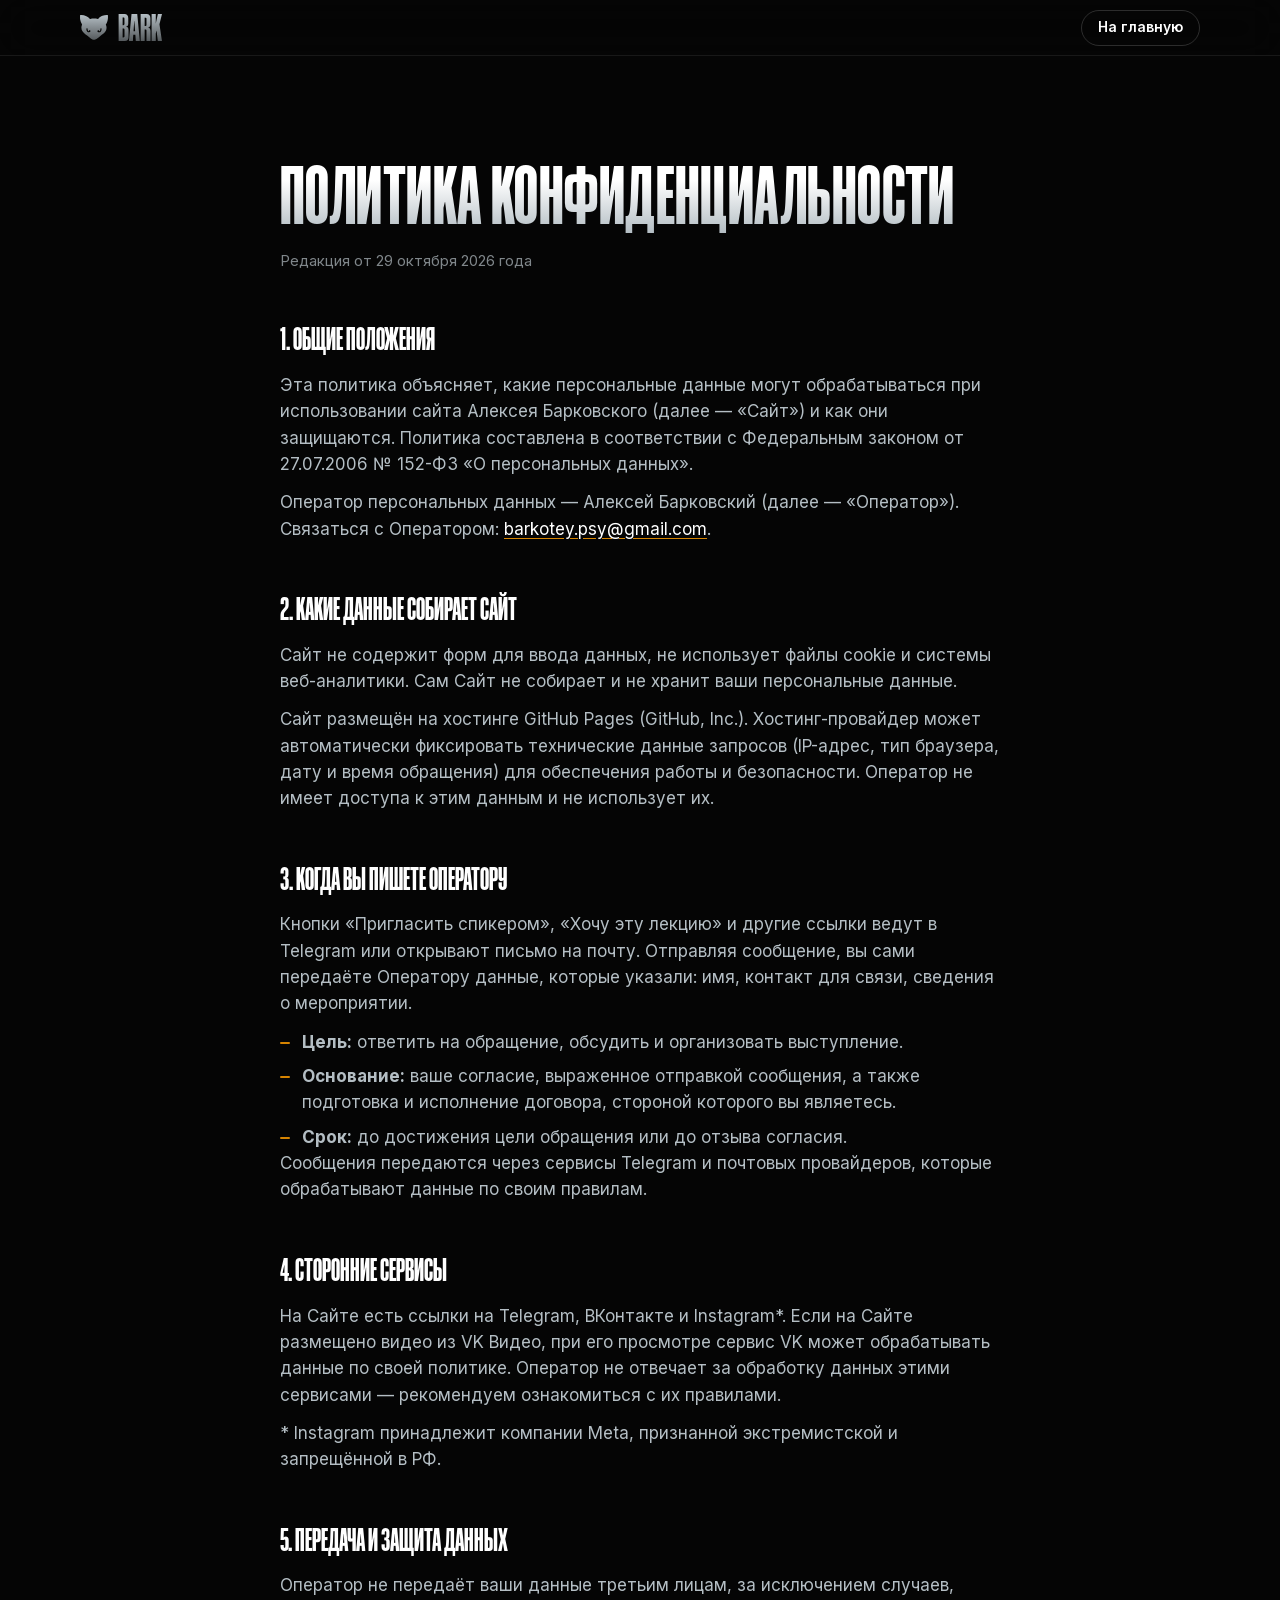
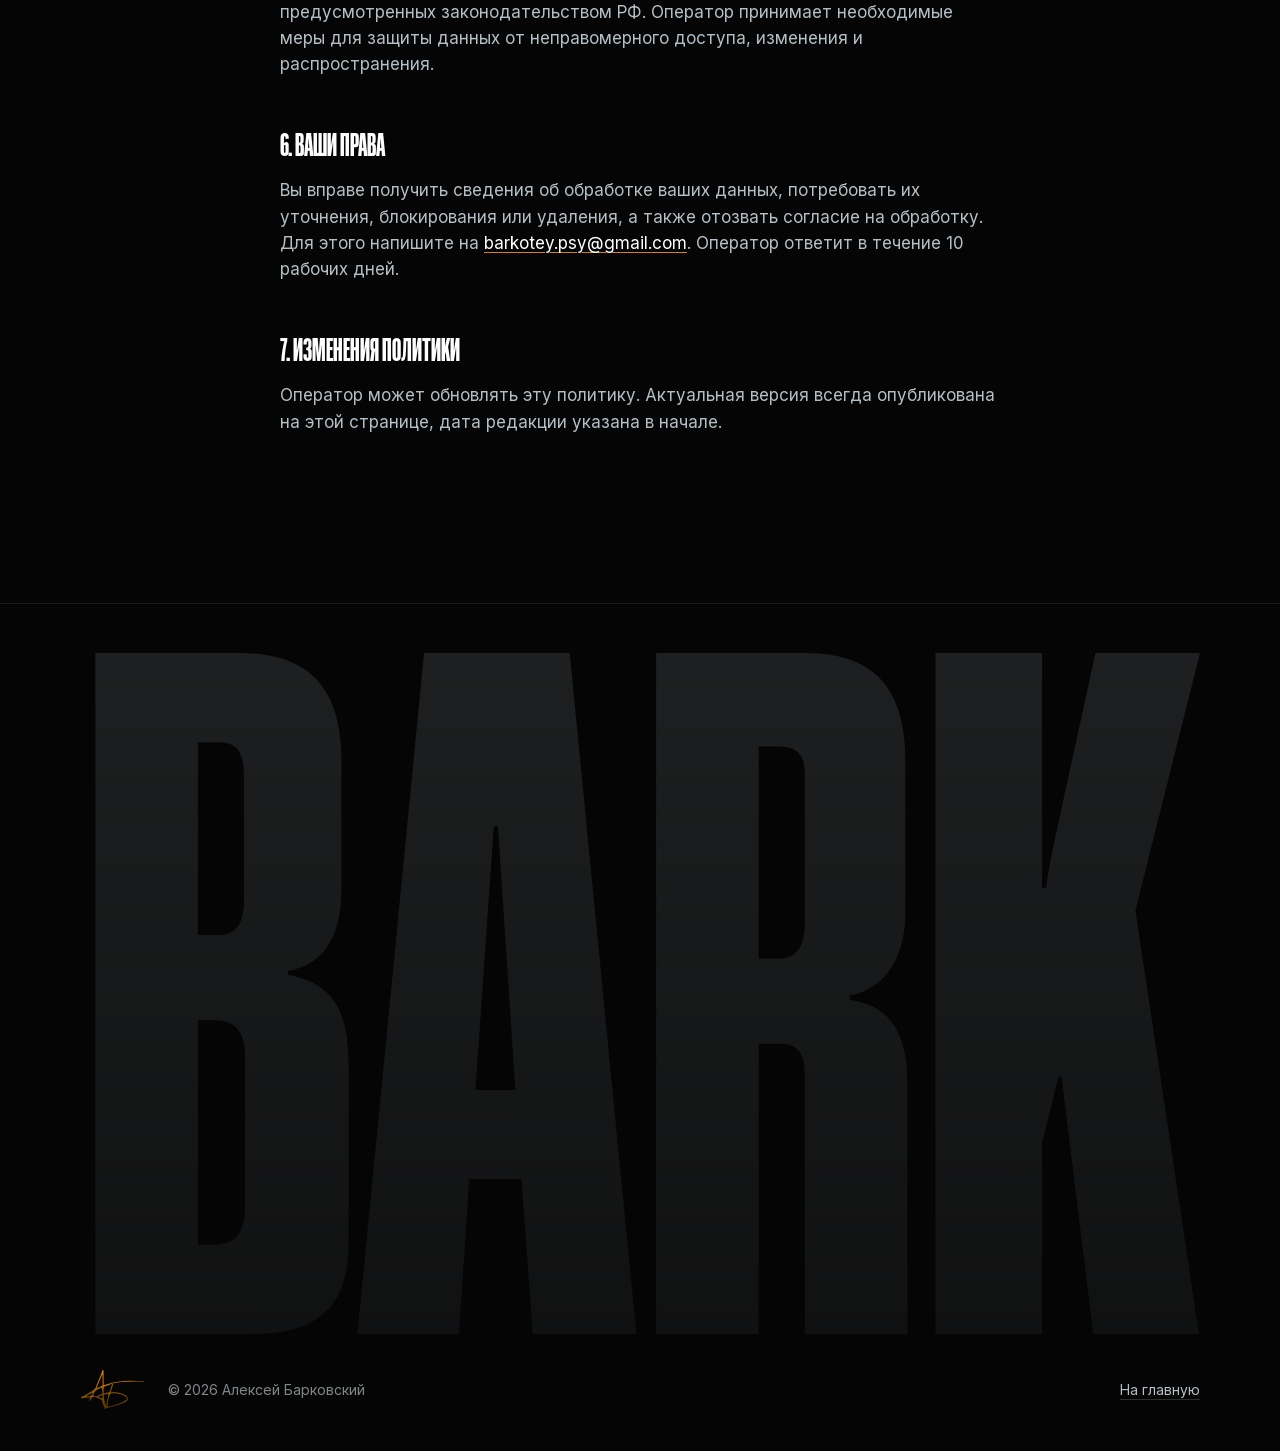
==== privacy.html @ 5edd4e1d "Блок 9: подвал и политика конфиденциальности Подвал: BARK-водяной знак во всю ширину, монограмма АБ," ====
<!doctype html>
<html lang="ru" class="no-js">
<head>
  <meta charset="utf-8">
  <meta name="viewport" content="width=device-width, initial-scale=1, viewport-fit=cover">
  <title>Политика конфиденциальности — Алексей Барковский</title>
  <meta name="description" content="Политика обработки персональных данных на сайте Алексея Барковского.">
  <meta name="robots" content="noindex">
  <meta name="theme-color" content="#050505">
  <meta name="color-scheme" content="dark">

  <link rel="icon" href="assets/img/favicon.svg" type="image/svg+xml">
  <link rel="stylesheet" href="assets/css/style.css">

  <script>document.documentElement.classList.replace('no-js', 'js');</script>
</head>
<body>

  <!-- ===================== ШАПКА ===================== -->
  <header class="header">
    <div class="container header__inner">
      <a class="header__logo" href="index.html" aria-label="BARK — на главную">
        <span class="mark mark--cat-face" aria-hidden="true"></span>
        <span class="mark mark--bark" aria-hidden="true"></span>
      </a>
      <a class="btn btn--ghost btn--small" href="index.html">На главную</a>
    </div>
  </header>

  <!--
    ВАЖНО: это шаблон. Перед публикацией его лучше показать юристу.
    Если вы ИП или самозанятый — допишите в раздел 1 полное ФИО и ИНН (или ОГРНИП).
    Если на сайте появятся формы, аналитика (например, Яндекс Метрика) или оплата — политику нужно дополнить.
  -->
  <main class="page">
    <div class="container page__inner">
      <h1 class="title page__title">Политика конфиденциальности</h1>
      <p class="page__date">Редакция от 29 октября 2026 года</p>

      <div class="prose">
        <h2>1. Общие положения</h2>
        <p>Эта политика объясняет, какие персональные данные могут обрабатываться при использовании сайта Алексея Барковского (далее — «Сайт») и как они защищаются. Политика составлена в соответствии с Федеральным законом от 27.07.2006 № 152-ФЗ «О персональных данных».</p>
        <p>Оператор персональных данных — Алексей Барковский (далее — «Оператор»). Связаться с Оператором: <a href="mailto:barkotey.psy@gmail.com">barkotey.psy@gmail.com</a>.</p>

        <h2>2. Какие данные собирает Сайт</h2>
        <p>Сайт не содержит форм для ввода данных, не использует файлы cookie и системы веб-аналитики. Сам Сайт не собирает и не хранит ваши персональные данные.</p>
        <p>Сайт размещён на хостинге GitHub Pages (GitHub, Inc.). Хостинг-провайдер может автоматически фиксировать технические данные запросов (IP-адрес, тип браузера, дату и время обращения) для обеспечения работы и безопасности. Оператор не имеет доступа к этим данным и не использует их.</p>

        <h2>3. Когда вы пишете Оператору</h2>
        <p>Кнопки «Пригласить спикером», «Хочу эту лекцию» и другие ссылки ведут в Telegram или открывают письмо на почту. Отправляя сообщение, вы сами передаёте Оператору данные, которые указали: имя, контакт для связи, сведения о мероприятии.</p>
        <ul>
          <li><strong>Цель:</strong> ответить на обращение, обсудить и организовать выступление.</li>
          <li><strong>Основание:</strong> ваше согласие, выраженное отправкой сообщения, а также подготовка и исполнение договора, стороной которого вы являетесь.</li>
          <li><strong>Срок:</strong> до достижения цели обращения или до отзыва согласия.</li>
        </ul>
        <p>Сообщения передаются через сервисы Telegram и почтовых провайдеров, которые обрабатывают данные по своим правилам.</p>

        <h2>4. Сторонние сервисы</h2>
        <p>На Сайте есть ссылки на Telegram, ВКонтакте и Instagram*. Если на Сайте размещено видео из VK Видео, при его просмотре сервис VK может обрабатывать данные по своей политике. Оператор не отвечает за обработку данных этими сервисами — рекомендуем ознакомиться с их правилами.</p>
        <p>* Instagram принадлежит компании Meta, признанной экстремистской и запрещённой в РФ.</p>

        <h2>5. Передача и защита данных</h2>
        <p>Оператор не передаёт ваши данные третьим лицам, за исключением случаев, предусмотренных законодательством РФ. Оператор принимает необходимые меры для защиты данных от неправомерного доступа, изменения и распространения.</p>

        <h2>6. Ваши права</h2>
        <p>Вы вправе получить сведения об обработке ваших данных, потребовать их уточнения, блокирования или удаления, а также отозвать согласие на обработку. Для этого напишите на <a href="mailto:barkotey.psy@gmail.com">barkotey.psy@gmail.com</a>. Оператор ответит в течение 10 рабочих дней.</p>

        <h2>7. Изменения политики</h2>
        <p>Оператор может обновлять эту политику. Актуальная версия всегда опубликована на этой странице, дата редакции указана в начале.</p>
      </div>
    </div>
  </main>

  <!-- ===================== ПОДВАЛ ===================== -->
  <footer class="footer">
    <div class="container">
      <span class="footer__bark mark mark--bark" aria-hidden="true"></span>
      <div class="footer__row">
        <span class="footer__monogram mark mark--monogram mark--amber" role="img" aria-label="Монограмма АБ"></span>
        <p class="footer__copy">© <span data-year>2026</span> Алексей Барковский</p>
        <a class="footer__link" href="index.html">На главную</a>
      </div>
    </div>
  </footer>

  <script src="assets/js/main.js" defer></script>
</body>
</html>
---- assets/css/style.css ----
/* ==========================================================================
   BARK — сайт Алексея Барковского
   Все цвета, шрифты и размеры задаются переменными в :root (ниже).
   Порядок файла: шрифты → переменные → основа → общие элементы → шапка → блоки.
   ========================================================================== */

/* ---------- Шрифты (хранятся локально, в assets/fonts) ---------- */
@font-face {
  font-family: "Coolvetica";
  src: url("../fonts/coolvetica-compressed-heavy.woff2") format("woff2");
  font-weight: 400 900;
  font-display: swap;
}
@font-face {
  font-family: "Shlapak";
  src: url("../fonts/shlapak-script.woff2") format("woff2");
  font-display: swap;
}
@font-face {
  font-family: "Inter";
  src: url("../fonts/inter-cyrillic.woff2") format("woff2");
  font-weight: 400 700;
  font-display: swap;
  unicode-range: U+0301, U+0400-045F, U+0490-0491, U+04B0-04B1, U+2116;
}
@font-face {
  font-family: "Inter";
  src: url("../fonts/inter-latin.woff2") format("woff2");
  font-weight: 400 700;
  font-display: swap;
  unicode-range: U+0000-00FF, U+0131, U+0152-0153, U+02BB-02BC, U+02C6, U+02DA, U+02DC,
    U+0304, U+0308, U+0329, U+2000-206F, U+20AC, U+2122, U+2191, U+2193, U+2212, U+2215,
    U+FEFF, U+FFFD;
}

/* ---------- Переменные: цвета, шрифты, размеры ---------- */
:root {
  /* Фон и поверхности */
  --bg: #050505;
  --surface: #0e0e0f;
  --surface-2: #161618;
  --line: rgba(255, 255, 255, 0.08);
  --line-strong: rgba(255, 255, 255, 0.16);

  /* Текст */
  --text: #ffffff;
  --text-2: #b4bec4;
  --text-3: #80878b;

  /* Серебряный градиент */
  --silver-1: #b4bec4;
  --silver-2: #80878b;
  --silver-3: #565b5e;
  --grad-silver: linear-gradient(180deg, var(--silver-1) 0%, var(--silver-2) 55%, var(--silver-3) 100%);

  /* Янтарный градиент */
  --amber-1: #d68401;
  --amber-2: #c17600;
  --amber-3: #855100;
  --amber-4: #513200;
  --grad-amber: linear-gradient(180deg, var(--amber-1) 0%, var(--amber-2) 33%, var(--amber-3) 67%, var(--amber-4) 100%);
  --grad-amber-btn: linear-gradient(180deg, var(--amber-1) 0%, var(--amber-2) 45%, var(--amber-3) 100%);
  --grad-amber-text: linear-gradient(180deg, var(--amber-1) 0%, var(--amber-2) 100%);

  /* Заголовки: белые, книзу уходят в серебро */
  --grad-title: linear-gradient(180deg, #ffffff 35%, var(--silver-1) 100%);

  /* Шрифты */
  --font-display: "Coolvetica", "Arial Narrow", Impact, sans-serif;
  --font-text: "Inter", -apple-system, BlinkMacSystemFont, "Segoe UI", Roboto, sans-serif;
  --font-script: "Shlapak", "Segoe Script", cursive;

  /* Размеры */
  --container: 1120px;
  --gutter: 20px;
  --radius: 28px;
  --radius-sm: 18px;
  --header-h: 56px;
  --section-pad: clamp(88px, 14vw, 168px);
  --ease: cubic-bezier(0.22, 1, 0.36, 1);
}

/* ---------- Основа ---------- */
*,
*::before,
*::after {
  box-sizing: border-box;
}

html {
  -webkit-text-size-adjust: 100%;
  scroll-behavior: smooth;
  scroll-padding-top: var(--header-h);
}

body {
  margin: 0;
  background: var(--bg);
  color: var(--text);
  font-family: var(--font-text);
  font-size: 17px;
  line-height: 1.55;
  -webkit-font-smoothing: antialiased;
  -moz-osx-font-smoothing: grayscale;
  overflow-x: hidden;
}

img,
svg,
video,
iframe {
  display: block;
  max-width: 100%;
}

img {
  height: auto;
}

a {
  color: inherit;
  text-decoration: none;
}

h1,
h2,
h3,
p,
ul,
ol,
figure,
blockquote {
  margin: 0;
}

ul,
ol {
  padding: 0;
  list-style: none;
}

:focus-visible {
  outline: 2px solid var(--amber-1);
  outline-offset: 3px;
  border-radius: 6px;
}

::selection {
  background: var(--amber-2);
  color: #fff;
}

.visually-hidden {
  position: absolute;
  width: 1px;
  height: 1px;
  margin: -1px;
  padding: 0;
  overflow: hidden;
  clip: rect(0 0 0 0);
  white-space: nowrap;
  border: 0;
}

/* ---------- Общие элементы ---------- */
.container {
  width: 100%;
  max-width: calc(var(--container) + var(--gutter) * 2);
  margin-inline: auto;
  padding-inline: var(--gutter);
}

.section {
  position: relative;
  padding-block: var(--section-pad);
}

.section__head {
  margin-bottom: clamp(40px, 7vw, 72px);
}

.section__lead {
  max-width: 34em;
  margin-top: 20px;
  font-size: clamp(17px, 4.2vw, 21px);
}

/* Рукописная подпись над заголовком */
.eyebrow {
  display: block;
  font-family: var(--font-script);
  font-size: clamp(34px, 8vw, 48px);
  line-height: 1.1;
  color: var(--amber-1);
  margin-bottom: 4px;
  padding-left: 0.12em;
}

/* Большой заголовок блока */
.title {
  font-family: var(--font-display);
  font-weight: 900;
  font-size: clamp(52px, 14vw, 128px);
  line-height: 0.92;
  letter-spacing: 0.005em;
  text-transform: uppercase;
  background: var(--grad-title);
  -webkit-background-clip: text;
  background-clip: text;
  color: transparent;
}

/* Слово-акцент внутри заголовка или текста */
.accent {
  background: var(--grad-amber-text);
  -webkit-box-decoration-break: clone;
  box-decoration-break: clone;
  -webkit-background-clip: text;
  background-clip: text;
  color: transparent;
}

.lead {
  font-size: clamp(19px, 4.6vw, 24px);
  line-height: 1.45;
  color: var(--text);
}

.muted {
  color: var(--text-2);
}

/* Кнопки */
.btn {
  display: inline-flex;
  align-items: center;
  justify-content: center;
  gap: 10px;
  min-height: 52px;
  padding: 14px 28px;
  border-radius: 999px;
  font-family: var(--font-text);
  font-size: 17px;
  font-weight: 600;
  line-height: 1.2;
  text-align: center;
  cursor: pointer;
  border: 0;
  transition: transform 0.3s var(--ease), filter 0.3s var(--ease), background-color 0.3s var(--ease),
    border-color 0.3s var(--ease);
}

.btn:active {
  transform: scale(0.97);
}

.btn--primary {
  background: var(--grad-amber-btn);
  color: #fff;
  box-shadow: 0 0 0 1px rgba(214, 132, 1, 0.35), 0 12px 40px -12px rgba(214, 132, 1, 0.55);
}

.btn--primary:hover {
  filter: brightness(1.12);
}

.btn--ghost {
  color: var(--text);
  background: transparent;
  border: 1px solid var(--line-strong);
}

.btn--ghost:hover {
  border-color: var(--silver-1);
}

.btn--small {
  min-height: 36px;
  padding: 8px 16px;
  font-size: 14px;
}

/* Логотипы, раскрашенные градиентом (через маску SVG) */
.mark {
  display: block;
  background: var(--grad-silver);
  -webkit-mask: var(--mask) center / contain no-repeat;
  mask: var(--mask) center / contain no-repeat;
}

.mark--cat-face {
  --mask: url("../img/cat-face.svg");
  aspect-ratio: 457.52 / 401.21;
}

.mark--cat-profile {
  --mask: url("../img/cat-profile.svg");
  aspect-ratio: 345 / 705;
}

.mark--bark {
  --mask: url("../img/bark.svg");
  aspect-ratio: 218 / 133;
}

.mark--monogram {
  --mask: url("../img/monogram.svg");
  aspect-ratio: 276 / 171;
}

.mark--signature {
  --mask: url("../img/signature.svg");
  aspect-ratio: 387 / 80;
}

.mark--amber {
  background: var(--grad-amber);
}

/* ---------- Появление блоков при прокрутке ---------- */
.js .reveal {
  opacity: 0;
  transform: translateY(28px);
  transition: opacity 0.9s var(--ease), transform 0.9s var(--ease);
  transition-delay: var(--delay, 0s);
}

.js .reveal.is-visible {
  opacity: 1;
  transform: none;
}

/* Первый экран проявляется сразу при загрузке, не дожидаясь прокрутки */
.intro {
  animation: intro 1s var(--ease) both;
  animation-delay: var(--delay, 0s);
}

@keyframes intro {
  from {
    opacity: 0;
    transform: translateY(24px);
  }
}

@media (prefers-reduced-motion: reduce) {
  html {
    scroll-behavior: auto;
  }

  .js .reveal {
    opacity: 1;
    transform: none;
    transition: none;
  }

  .intro {
    animation: none;
  }
}

/* ---------- Шапка ---------- */
.header {
  position: fixed;
  inset: 0 0 auto;
  z-index: 50;
  height: var(--header-h);
  background: rgba(5, 5, 5, 0.8);
  -webkit-backdrop-filter: saturate(180%) blur(20px);
  backdrop-filter: saturate(180%) blur(20px);
  border-bottom: 1px solid var(--line);
}

.header__inner {
  display: flex;
  align-items: center;
  justify-content: space-between;
  gap: 24px;
  height: 100%;
}

.header__logo {
  display: flex;
  align-items: center;
  gap: 10px;
  min-height: 44px;
}

.header__logo .mark--cat-face {
  width: 28px;
}

.header__logo .mark--bark {
  width: 44px;
}

.header__nav {
  display: none;
}

@media (min-width: 960px) {
  .header__nav {
    display: flex;
    gap: 28px;
    font-size: 14px;
    color: var(--text-2);
  }

  .header__nav a {
    transition: color 0.2s;
  }

  .header__nav a:hover {
    color: var(--text);
  }
}

/* ==========================================================================
   БЛОКИ СТРАНИЦЫ (по порядку)
   ========================================================================== */

/* ---------- 1. Первый экран ---------- */
.hero {
  position: relative;
  display: flex;
  flex-direction: column;
  justify-content: flex-end;
  min-height: 100vh;
  min-height: 100svh;
  padding-top: var(--header-h);
  padding-bottom: clamp(32px, 6vw, 72px);
  overflow: hidden;
  isolation: isolate;
}

.hero__photo {
  position: absolute;
  inset: 0 0 auto 0;
  height: 76%;
  z-index: -2;
}

.hero__photo img {
  width: 100%;
  height: 100%;
  object-fit: cover;
  object-position: 60% 20%;
  -webkit-mask-image: linear-gradient(180deg, #000 45%, transparent 100%);
  mask-image: linear-gradient(180deg, #000 45%, transparent 100%);
}

/* Кот-водяной знак */
.hero__cat {
  position: absolute;
  z-index: -1;
  left: -14%;
  top: calc(var(--header-h) + 4%);
  height: 62%;
  opacity: 0.14;
  mix-blend-mode: screen;
  pointer-events: none;
}

.hero__content {
  position: relative;
}

.hero__roles {
  font-size: 13px;
  font-weight: 600;
  letter-spacing: 0.18em;
  text-transform: uppercase;
  color: var(--text-2);
  margin-bottom: 14px;
}

.hero__name {
  font-size: clamp(76px, 22vw, 168px);
  line-height: 0.86;
  margin-bottom: 20px;
}

.hero__tagline {
  max-width: 22em;
  margin-bottom: 12px;
}

.hero__tagline .accent {
  white-space: nowrap;
}

.hero__sub {
  max-width: 30em;
  font-size: 15px;
  margin-bottom: 28px;
}

.hero__actions {
  display: flex;
  flex-wrap: wrap;
  gap: 12px;
}

.hero__actions .btn--primary {
  flex: 1 1 100%;
}

.hero__actions .btn--ghost {
  flex: 1 1 100%;
}

@media (min-width: 600px) {
  .hero__actions .btn--primary,
  .hero__actions .btn--ghost {
    flex: 0 0 auto;
  }
}

@media (min-width: 960px) {
  .hero {
    justify-content: center;
  }

  .hero__photo {
    inset: 0 0 0 auto;
    width: 52%;
    height: 100%;
  }

  .hero__photo img {
    object-position: 50% 25%;
    -webkit-mask-image: linear-gradient(90deg, transparent 0%, #000 35%), linear-gradient(180deg, #000 70%, transparent 100%);
    mask-image: linear-gradient(90deg, transparent 0%, #000 35%), linear-gradient(180deg, #000 70%, transparent 100%);
    -webkit-mask-composite: source-in;
    mask-composite: intersect;
  }

  .hero__cat {
    left: -4%;
    top: 50%;
    height: 96%;
    transform: translateY(-46%);
    opacity: 0.09;
  }

  .hero__content {
    padding-top: 40px;
  }

  .hero__name {
    margin-bottom: 28px;
  }

  .hero__sub {
    font-size: 17px;
    margin-bottom: 36px;
  }
}

/* ---------- 2. Обо мне ---------- */
.about__grid {
  display: grid;
  gap: 40px;
}

.about__head {
  margin-bottom: 0;
}

.about__photo {
  border-radius: var(--radius);
  overflow: hidden;
  background: var(--surface);
}

.about__photo img {
  width: 100%;
  aspect-ratio: 4 / 5;
  object-fit: cover;
  object-position: 50% 30%;
  filter: brightness(0.92) contrast(1.05);
}

.about__title {
  font-size: clamp(44px, 11.5vw, 96px);
}

.about__facts {
  display: grid;
  grid-template-columns: 1fr 1fr;
  gap: 12px;
  margin-block: 40px;
}

.fact {
  display: flex;
  flex-direction: column;
  gap: 8px;
  padding: 22px 18px;
  border-radius: var(--radius-sm);
  background: var(--surface);
  border: 1px solid var(--line);
}

.fact__num {
  font-family: var(--font-display);
  font-weight: 900;
  font-size: clamp(40px, 11vw, 64px);
  line-height: 0.9;
  text-transform: uppercase;
  background: var(--grad-title);
  -webkit-background-clip: text;
  background-clip: text;
  color: transparent;
}

.fact__label {
  font-size: 14px;
  line-height: 1.4;
  color: var(--text-2);
}

/* «Читать полностью» — раскрывающийся текст */
.about__more summary {
  list-style: none;
}

.about__more summary::-webkit-details-marker {
  display: none;
}

.about__more summary::after {
  content: "";
  width: 8px;
  height: 8px;
  border-right: 2px solid currentColor;
  border-bottom: 2px solid currentColor;
  transform: translateY(-2px) rotate(45deg);
  transition: transform 0.3s var(--ease);
}

.about__more[open] summary::after {
  transform: translateY(2px) rotate(-135deg);
}

.about__more[open] summary {
  margin-bottom: 28px;
}

.about__full {
  display: grid;
  gap: 18px;
  color: var(--text-2);
  max-width: 36em;
}

.about__signature {
  width: min(260px, 70%);
  margin-top: 48px;
  background: var(--grad-amber-text);
}

@media (min-width: 960px) {
  .about__grid {
    grid-template-columns: 5fr 7fr;
    grid-template-areas:
      "photo head"
      "photo body";
    column-gap: 72px;
    row-gap: 48px;
    align-items: start;
  }

  .about__head {
    grid-area: head;
  }

  .about__body {
    grid-area: body;
  }

  .about__photo {
    grid-area: photo;
    position: sticky;
    top: calc(var(--header-h) + 32px);
  }

  .about__facts {
    gap: 16px;
  }

  .fact {
    padding: 28px 24px;
  }
}

/* ---------- 3. Темы лекций ---------- */
.lectures__list {
  display: grid;
  gap: 16px;
}

.lecture {
  position: relative;
  display: flex;
  flex-direction: column;
  gap: 24px;
  padding: 32px 24px 28px;
  border-radius: var(--radius);
  background: var(--surface);
  border: 1px solid var(--line);
  overflow: hidden;
  transition: border-color 0.4s var(--ease), transform 0.4s var(--ease);
}

/* Тонкая янтарная линия сверху карточки */
.lecture::before {
  content: "";
  position: absolute;
  inset: 0 0 auto;
  height: 2px;
  background: linear-gradient(90deg, transparent, var(--amber-1), transparent);
  opacity: 0.6;
}

.lecture__num {
  font-family: var(--font-display);
  font-size: 22px;
  line-height: 1;
  letter-spacing: 0.06em;
  color: var(--amber-1);
}

.lecture__title {
  font-family: var(--font-display);
  font-weight: 900;
  font-size: clamp(36px, 9.5vw, 48px);
  line-height: 0.95;
  text-transform: uppercase;
  background: var(--grad-title);
  -webkit-background-clip: text;
  background-clip: text;
  color: transparent;
}

.lecture__block {
  display: grid;
  align-content: start;
  gap: 10px;
  color: var(--text-2);
  font-size: 16px;
}

.lecture__label {
  font-size: 12px;
  font-weight: 600;
  letter-spacing: 0.16em;
  text-transform: uppercase;
  color: var(--text-3);
}

.lecture__gains {
  display: grid;
  gap: 10px;
  color: var(--text);
}

.lecture__gains li {
  position: relative;
  padding-left: 22px;
}

.lecture__gains li::before {
  content: "";
  position: absolute;
  left: 0;
  top: 0.62em;
  width: 10px;
  height: 2px;
  border-radius: 2px;
  background: var(--amber-1);
}

.lecture__btn {
  margin-top: auto;
  align-self: stretch;
}

@media (hover: hover) {
  .lecture:hover {
    border-color: var(--line-strong);
    transform: translateY(-4px);
  }

  .lecture:hover .lecture__btn {
    border-color: var(--amber-1);
  }
}

@media (min-width: 1024px) {
  .lectures__list {
    grid-template-columns: repeat(3, 1fr);
    gap: 20px;
  }

  .lecture {
    padding: 40px 32px 32px;
  }

  .lecture__title {
    font-size: 44px;
  }

  /* Строки «Для кого» и «Что получит» во всех карточках — на одной высоте */
  @supports (grid-template-rows: subgrid) {
    .lecture {
      display: grid;
      grid-row: span 5;
      grid-template-rows: subgrid;
      row-gap: 24px;
    }
  }
}

/* ---------- 4. Видео ---------- */
.video__frame {
  border-radius: var(--radius);
  overflow: hidden;
  background: var(--surface);
  border: 1px solid var(--line);
}

/* Настоящее видео из VK */
.video__frame iframe {
  display: block;
  width: 100%;
  aspect-ratio: 16 / 9;
  border: 0;
}

/* Заглушка, пока видео нет */
.video__placeholder {
  position: relative;
  aspect-ratio: 4 / 5;
}

.video__placeholder img {
  width: 100%;
  height: 100%;
  object-fit: cover;
  object-position: 50% 25%;
  filter: saturate(0.85);
}

.video__placeholder::after {
  content: "";
  position: absolute;
  inset: 0;
  background: linear-gradient(180deg, rgba(5, 5, 5, 0) 30%, rgba(5, 5, 5, 0.92) 100%);
}

.video__soon {
  position: absolute;
  inset: auto 0 0;
  z-index: 1;
  display: grid;
  justify-items: start;
  gap: 14px;
  padding: 28px 24px;
}

.video__badge {
  padding: 6px 14px;
  border-radius: 999px;
  background: var(--grad-amber-btn);
  font-size: 12px;
  font-weight: 600;
  letter-spacing: 0.14em;
  text-transform: uppercase;
}

.video__text {
  font-size: clamp(20px, 5vw, 28px);
  line-height: 1.3;
  max-width: 18em;
}

.video__soon .btn--ghost {
  background: rgba(5, 5, 5, 0.4);
  -webkit-backdrop-filter: blur(12px);
  backdrop-filter: blur(12px);
}

@media (min-width: 768px) {
  .video__placeholder {
    aspect-ratio: 16 / 9;
  }

  .video__placeholder img {
    position: absolute;
    inset: 0 0 0 auto;
    width: 58%;
    object-position: 50% 20%;
    -webkit-mask-image: linear-gradient(90deg, transparent 0%, #000 40%);
    mask-image: linear-gradient(90deg, transparent 0%, #000 40%);
  }

  .video__placeholder::after {
    display: none;
  }

  .video__soon {
    inset: 0 auto 0 0;
    align-content: center;
    padding: 48px;
  }
}

/* ---------- 5. Форматы выступлений ---------- */
.formats__list {
  border-top: 1px solid var(--line-strong);
}

.format {
  display: grid;
  gap: 8px;
  padding-block: 28px;
  border-bottom: 1px solid var(--line-strong);
}

.format__meta {
  font-size: 13px;
  font-weight: 600;
  letter-spacing: 0.14em;
  text-transform: uppercase;
  color: var(--amber-1);
}

.format__title {
  font-family: var(--font-display);
  font-weight: 900;
  font-size: clamp(34px, 9vw, 48px);
  line-height: 1;
  text-transform: uppercase;
}

.format__text {
  color: var(--text-2);
  max-width: 34em;
}

.format--bonus .format__title {
  background: var(--grad-amber-text);
  -webkit-background-clip: text;
  background-clip: text;
  color: transparent;
}

.formats__cta {
  display: grid;
  gap: 20px;
  justify-items: start;
  margin-top: 48px;
}

@media (min-width: 768px) {
  .format {
    grid-template-columns: 160px 1fr 1.4fr;
    gap: 32px;
    align-items: baseline;
    padding-block: 36px;
  }

  .formats__cta {
    grid-template-columns: 1fr auto;
    align-items: center;
  }
}

/* ---------- 6. Отзывы ---------- */
/* Пока нет ни одного отзыва — блок не показывается */
.reviews:not(:has(.review)) {
  display: none;
}

.reviews__list {
  display: grid;
  gap: 16px;
}

.review {
  display: flex;
  flex-direction: column;
  justify-content: space-between;
  gap: 28px;
  margin: 0;
  padding: 32px 24px;
  border-radius: var(--radius);
  background: var(--surface);
  border: 1px solid var(--line);
}

.review__text {
  position: relative;
  padding-top: 36px;
  font-size: 18px;
  line-height: 1.55;
}

/* Большая янтарная кавычка */
.review__text::before {
  content: "“";
  position: absolute;
  top: -8px;
  left: -2px;
  font-family: var(--font-display);
  font-size: 72px;
  line-height: 1;
  background: var(--grad-amber-text);
  -webkit-background-clip: text;
  background-clip: text;
  color: transparent;
}

.review__author {
  display: grid;
  grid-template-columns: auto 1fr;
  column-gap: 14px;
  align-items: center;
}

.review__photo {
  grid-row: span 2;
  width: 56px;
  height: 56px;
  border-radius: 50%;
  object-fit: cover;
}

.review__name {
  font-weight: 600;
}

.review__role {
  grid-column: 2;
  font-size: 14px;
  color: var(--text-3);
}

.review__name:first-child {
  grid-column: 1 / -1;
}

.review__name:first-child + .review__role {
  grid-column: 1 / -1;
}

@media (min-width: 768px) {
  .reviews__list {
    grid-template-columns: repeat(2, 1fr);
    gap: 20px;
  }
}

@media (min-width: 1024px) {
  .reviews__list {
    grid-template-columns: repeat(3, 1fr);
  }

  .review {
    padding: 40px 32px;
  }
}

/* ---------- 7. Скоро: книга и продукты ---------- */
.soon {
  overflow: hidden;
  isolation: isolate;
}

.soon__cat {
  position: absolute;
  z-index: -1;
  right: -18%;
  top: 4%;
  height: 70%;
  opacity: 0.05;
  pointer-events: none;
}

/* Небольшая плашка-метка */
.badge {
  display: inline-block;
  justify-self: start;
  padding: 6px 14px;
  border-radius: 999px;
  background: var(--grad-amber-btn);
  font-size: 12px;
  font-weight: 600;
  letter-spacing: 0.14em;
  text-transform: uppercase;
}

.book {
  display: grid;
  border-radius: var(--radius);
  overflow: hidden;
  background: var(--surface);
  border: 1px solid var(--line);
}

.book__photo img {
  width: 100%;
  aspect-ratio: 3 / 2;
  object-fit: cover;
}

.book__body {
  display: grid;
  gap: 18px;
  justify-items: start;
  padding: 28px 24px 32px;
}

.book__lead {
  font-family: var(--font-display);
  font-weight: 900;
  font-size: clamp(32px, 8.5vw, 52px);
  line-height: 1;
  text-transform: uppercase;
}

@media (min-width: 960px) {
  .book {
    grid-template-columns: 1.2fr 1fr;
    align-items: center;
  }

  .book__photo,
  .book__photo img {
    height: 100%;
  }

  .book__body {
    padding: 48px;
  }
}

/* Карточки продуктов. Тот же шаблон потом пойдёт на страницу «Мои продукты» */
.products {
  display: grid;
  gap: 16px;
  margin-top: 16px;
}

.product-card {
  display: grid;
  grid-template-columns: 112px 1fr;
  border-radius: var(--radius-sm);
  overflow: hidden;
  background: var(--surface);
  border: 1px solid var(--line);
}

.product-card__cover {
  position: relative;
  display: grid;
  place-items: center;
  min-height: 140px;
  background: radial-gradient(120% 90% at 50% 0%, var(--surface-2) 0%, var(--bg) 100%);
  border-right: 1px solid var(--line);
}

.product-card__cover .mark--cat-face {
  width: 56%;
  opacity: 0.16;
}

/* Замок в углу обложки */
.product-card__lock {
  position: absolute;
  top: 12px;
  right: 12px;
  width: 34px;
  height: 34px;
  padding: 7px;
  border-radius: 50%;
  color: var(--amber-1);
  background: rgba(5, 5, 5, 0.6);
  border: 1px solid rgba(214, 132, 1, 0.4);
}

.product-card__body {
  display: grid;
  align-content: start;
  gap: 6px;
  padding: 20px;
}

.product-card__tag {
  font-size: 12px;
  font-weight: 600;
  letter-spacing: 0.14em;
  text-transform: uppercase;
  color: var(--amber-1);
}

.product-card__title {
  font-family: var(--font-display);
  font-weight: 900;
  font-size: 30px;
  line-height: 1;
  text-transform: uppercase;
}

.product-card__text {
  font-size: 15px;
  color: var(--text-2);
}

.product-card .btn {
  margin-top: 10px;
  justify-self: start;
}

/* Закрытая карточка: приглушена, обложка размыта */
.product-card--locked .product-card__title {
  color: var(--text-2);
}

@media (min-width: 768px) {
  .products {
    grid-template-columns: repeat(3, 1fr);
    gap: 20px;
    margin-top: 20px;
  }

  .product-card {
    grid-template-columns: 1fr;
  }

  .product-card__cover {
    min-height: 0;
    aspect-ratio: 16 / 10;
    border-right: 0;
    border-bottom: 1px solid var(--line);
  }

  .product-card__cover .mark--cat-face {
    width: 34%;
  }

  .product-card__body {
    padding: 24px;
  }
}

/* ---------- 8. Контакты ---------- */
.contacts__grid {
  display: grid;
  gap: 40px;
}

.contacts__photo {
  border-radius: var(--radius);
  overflow: hidden;
  background: var(--surface);
}

.contacts__photo img {
  width: 100%;
  aspect-ratio: 1 / 1;
  object-fit: cover;
  object-position: 50% 30%;
}

.contacts__body .section__head {
  margin-bottom: 32px;
}

.contacts__cta {
  width: 100%;
  margin-bottom: 32px;
}

.contacts__list {
  border-top: 1px solid var(--line-strong);
}

.contact {
  display: flex;
  align-items: center;
  gap: 16px;
  min-height: 72px;
  padding-block: 14px;
  border-bottom: 1px solid var(--line-strong);
  transition: color 0.2s;
}

.contact__icon {
  flex: none;
  display: grid;
  place-items: center;
  width: 44px;
  height: 44px;
  border-radius: 50%;
  background: var(--surface-2);
  color: var(--silver-1);
  transition: color 0.2s, background-color 0.2s;
}

.contact__icon svg {
  width: 22px;
  height: 22px;
}

.contact__icon--text {
  font-size: 14px;
  font-weight: 700;
  letter-spacing: 0.02em;
}

.contact__body {
  display: grid;
  flex: 1;
  min-width: 0;
}

.contact__label {
  font-size: 13px;
  color: var(--text-3);
}

.contact__value {
  font-size: 17px;
  font-weight: 500;
  overflow-wrap: anywhere;
}

.contact__arrow {
  color: var(--text-3);
  font-size: 20px;
  transition: transform 0.3s var(--ease), color 0.2s;
}

@media (hover: hover) {
  .contact:hover .contact__icon {
    color: var(--amber-1);
  }

  .contact:hover .contact__arrow {
    color: var(--amber-1);
    transform: translate(3px, -3px);
  }
}

.contacts__note {
  margin-top: 16px;
  font-size: 12px;
  line-height: 1.5;
  color: var(--text-3);
}

@media (min-width: 960px) {
  .contacts__grid {
    grid-template-columns: 5fr 7fr;
    gap: 72px;
    align-items: start;
  }

  .contacts__photo {
    position: sticky;
    top: calc(var(--header-h) + 32px);
  }

  .contacts__photo img {
    aspect-ratio: 4 / 5;
  }

  .contacts__cta {
    width: auto;
  }
}

/* ---------- 9. Подвал ---------- */
.footer {
  padding-block: 24px 40px;
  border-top: 1px solid var(--line);
  overflow: hidden;
}

/* Огромная надпись BARK во всю ширину */
.footer__bark {
  width: 100%;
  margin-block: 24px 32px;
  opacity: 0.14;
}

.footer__row {
  display: flex;
  flex-wrap: wrap;
  align-items: center;
  gap: 12px 24px;
  font-size: 14px;
  color: var(--text-3);
}

.footer__monogram {
  width: 64px;
}

.footer__copy {
  margin-right: auto;
}

.footer__link {
  display: inline-flex;
  align-items: center;
  min-height: 44px;
  color: var(--text-2);
  text-decoration: underline;
  text-decoration-color: var(--line-strong);
  text-underline-offset: 4px;
  transition: color 0.2s, text-decoration-color 0.2s;
}

.footer__link:hover {
  color: var(--text);
  text-decoration-color: var(--amber-1);
}

/* ---------- Текстовые страницы (политика конфиденциальности) ---------- */
.page {
  padding-top: calc(var(--header-h) + clamp(48px, 10vw, 96px));
  padding-bottom: var(--section-pad);
}

.page__inner {
  max-width: 760px;
}

.page__title {
  font-size: clamp(44px, 11vw, 88px);
  margin-bottom: 16px;
}

.page__date {
  color: var(--text-3);
  font-size: 15px;
  margin-bottom: 48px;
}

.prose h2 {
  font-family: var(--font-display);
  font-weight: 900;
  font-size: clamp(26px, 6vw, 34px);
  line-height: 1.05;
  text-transform: uppercase;
  margin: 48px 0 16px;
}

.prose p,
.prose li {
  color: var(--text-2);
}

.prose p + p,
.prose ul {
  margin-top: 12px;
}

.prose ul {
  display: grid;
  gap: 8px;
}

.prose li {
  position: relative;
  padding-left: 22px;
}

.prose li::before {
  content: "";
  position: absolute;
  left: 0;
  top: 0.75em;
  width: 10px;
  height: 2px;
  border-radius: 2px;
  background: var(--amber-1);
}

.prose a {
  color: var(--text);
  text-decoration: underline;
  text-decoration-color: var(--amber-1);
  text-underline-offset: 3px;
}
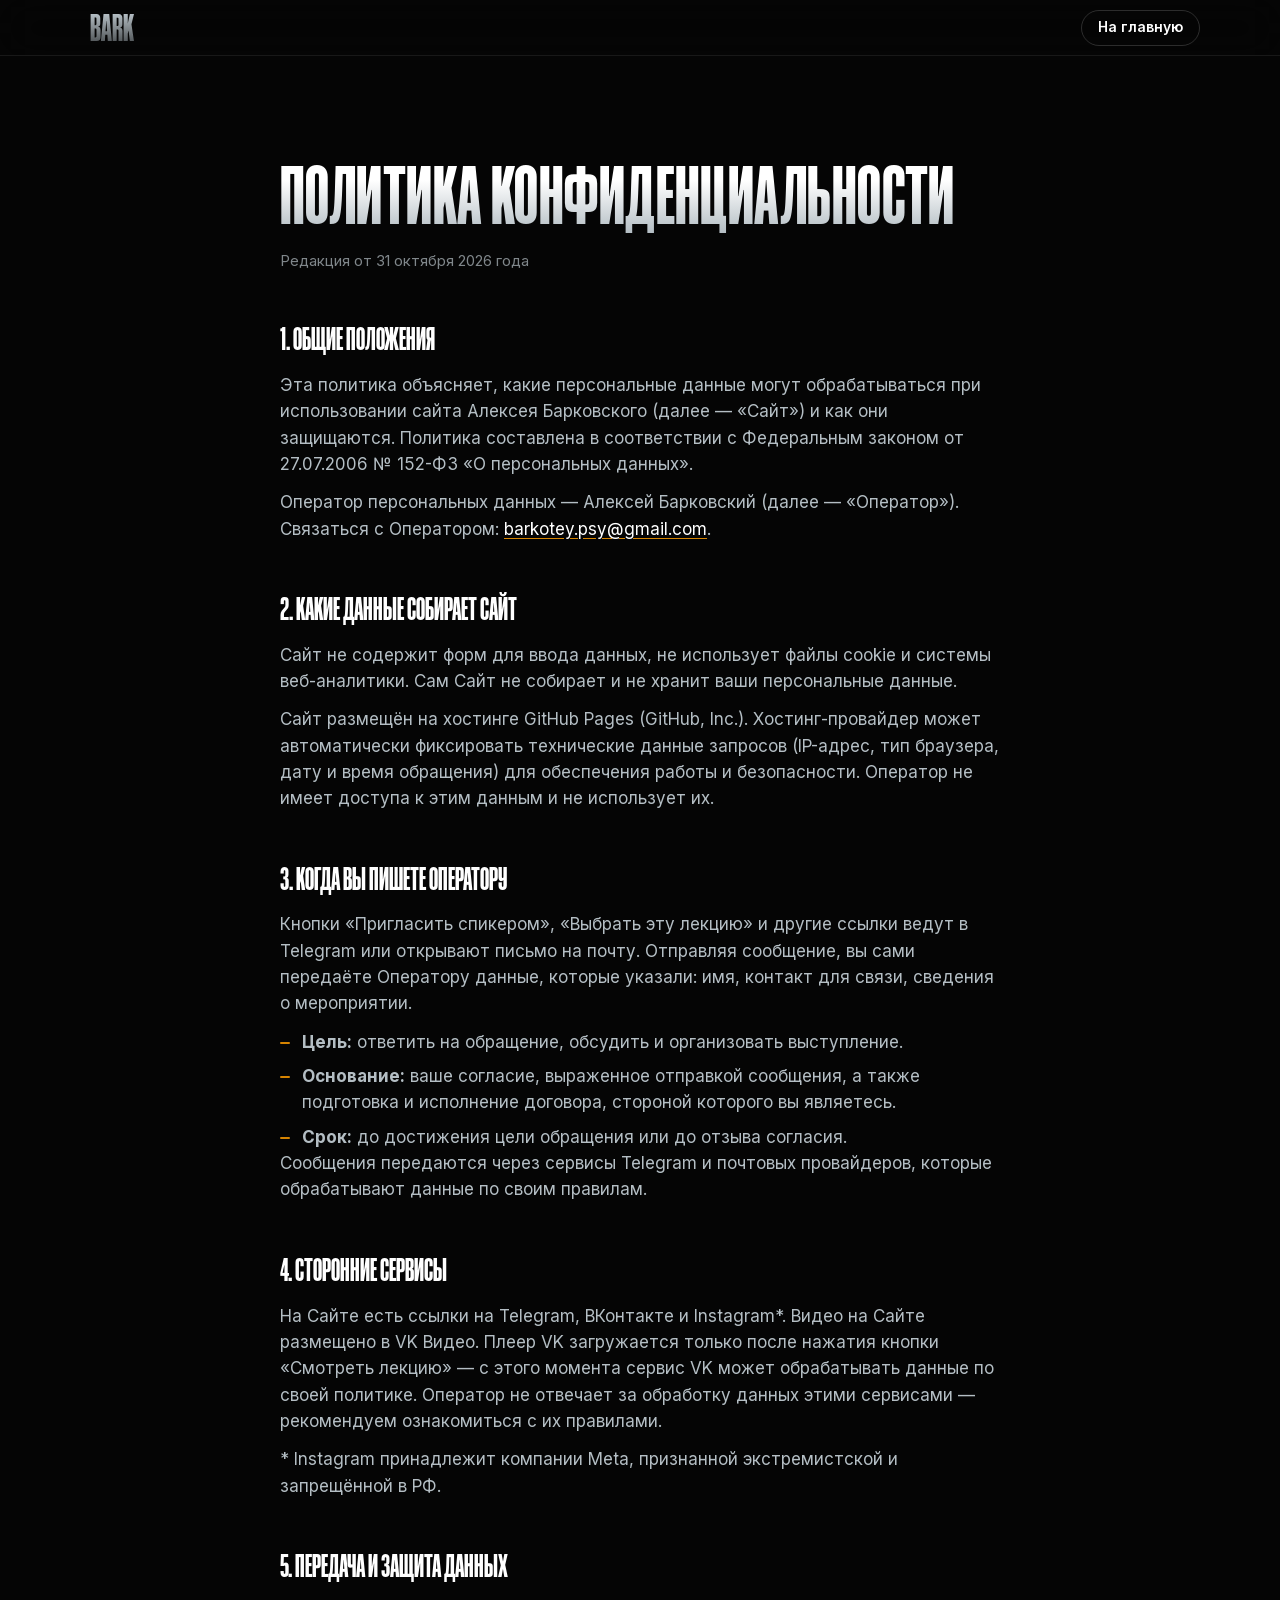
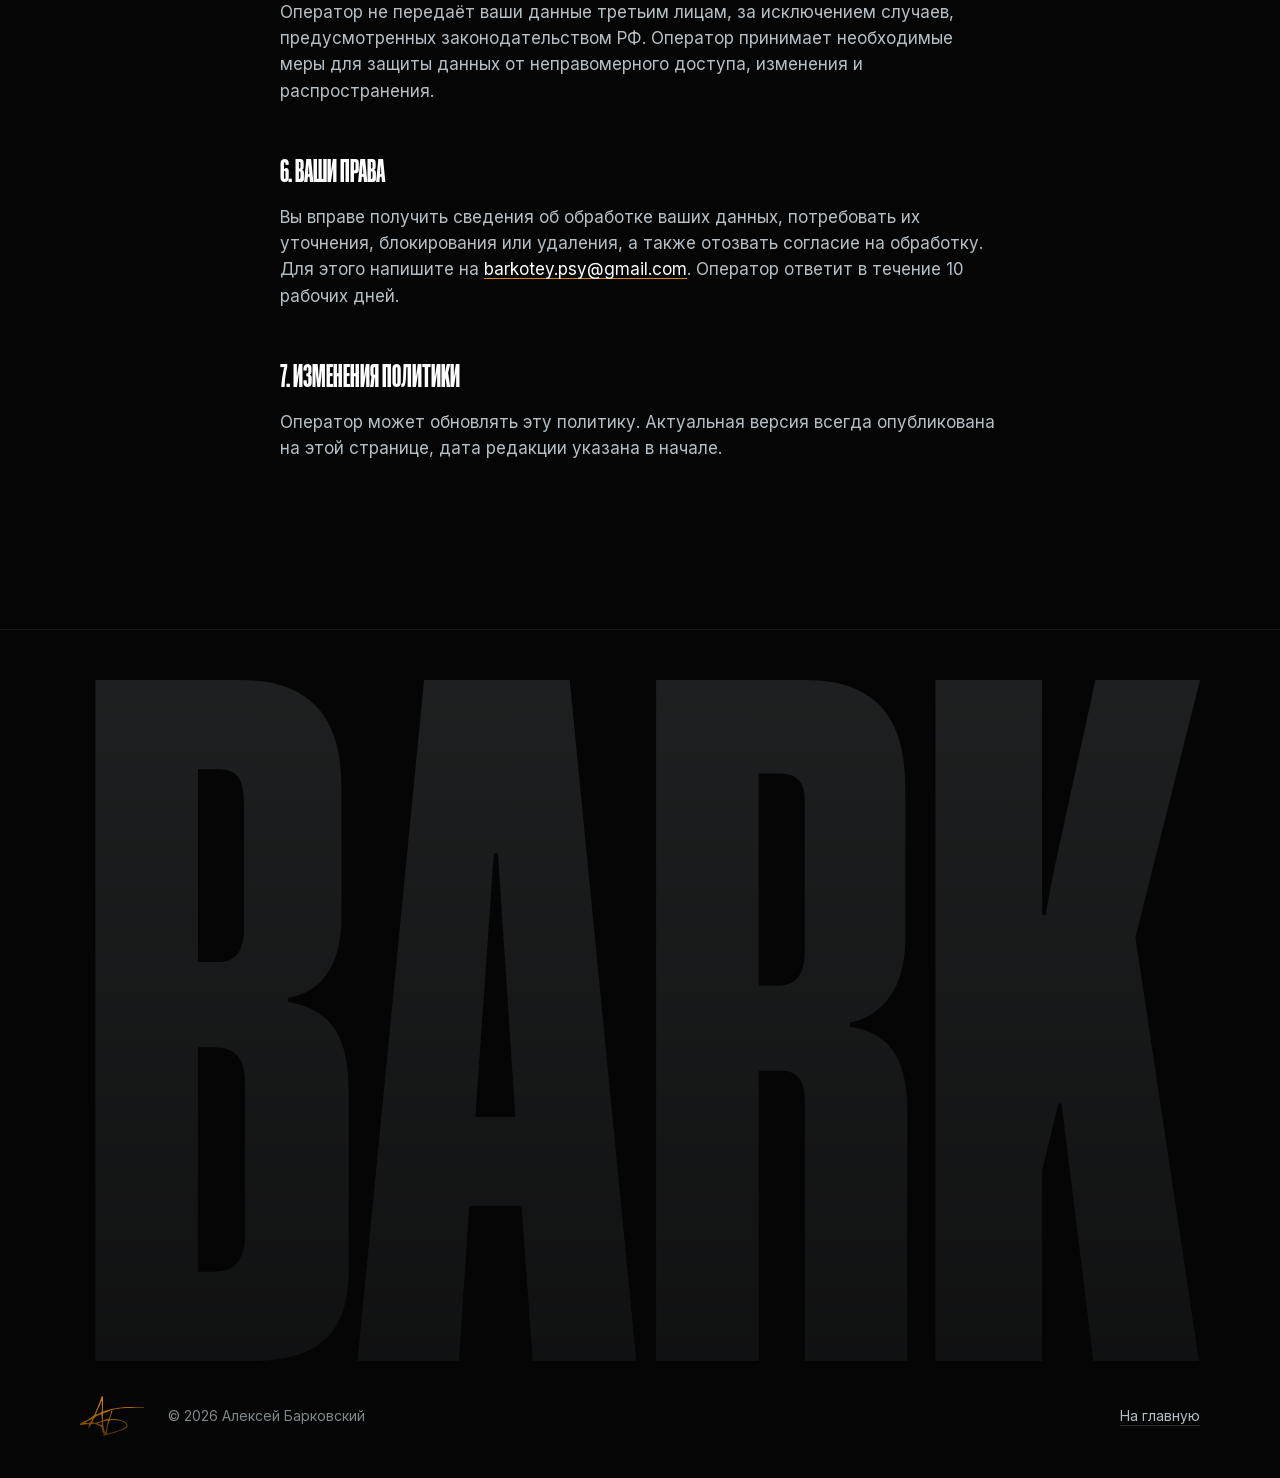
==== commit 57f2fbe0: "Политика, превью ссылки и правила проекта под новый дизайн Co-Authored-By: Claude Opus 5.5 <noreply@" ====
--- a/privacy.html
+++ b/privacy.html
@@ -10,6 +10,7 @@
   <meta name="color-scheme" content="dark">
 
   <link rel="icon" href="assets/img/favicon.svg" type="image/svg+xml">
+  <link rel="apple-touch-icon" href="assets/img/apple-touch-icon.png">
   <link rel="stylesheet" href="assets/css/style.css">
 
   <script>document.documentElement.classList.replace('no-js', 'js');</script>
@@ -20,7 +21,7 @@
   <header class="header">
     <div class="container header__inner">
       <a class="header__logo" href="index.html" aria-label="BARK — на главную">
-        <span class="mark mark--cat-face" aria-hidden="true"></span>
+        <span class="mark mark--cat" aria-hidden="true"></span>
         <span class="mark mark--bark" aria-hidden="true"></span>
       </a>
       <a class="btn btn--ghost btn--small" href="index.html">На главную</a>
@@ -35,7 +36,7 @@
   <main class="page">
     <div class="container page__inner">
       <h1 class="title page__title">Политика конфиденциальности</h1>
-      <p class="page__date">Редакция от 29 октября 2026 года</p>
+      <p class="page__date">Редакция от 31 октября 2026 года</p>
 
       <div class="prose">
         <h2>1. Общие положения</h2>
@@ -47,7 +48,7 @@
         <p>Сайт размещён на хостинге GitHub Pages (GitHub, Inc.). Хостинг-провайдер может автоматически фиксировать технические данные запросов (IP-адрес, тип браузера, дату и время обращения) для обеспечения работы и безопасности. Оператор не имеет доступа к этим данным и не использует их.</p>
 
         <h2>3. Когда вы пишете Оператору</h2>
-        <p>Кнопки «Пригласить спикером», «Хочу эту лекцию» и другие ссылки ведут в Telegram или открывают письмо на почту. Отправляя сообщение, вы сами передаёте Оператору данные, которые указали: имя, контакт для связи, сведения о мероприятии.</p>
+        <p>Кнопки «Пригласить спикером», «Выбрать эту лекцию» и другие ссылки ведут в Telegram или открывают письмо на почту. Отправляя сообщение, вы сами передаёте Оператору данные, которые указали: имя, контакт для связи, сведения о мероприятии.</p>
         <ul>
           <li><strong>Цель:</strong> ответить на обращение, обсудить и организовать выступление.</li>
           <li><strong>Основание:</strong> ваше согласие, выраженное отправкой сообщения, а также подготовка и исполнение договора, стороной которого вы являетесь.</li>
@@ -56,7 +57,7 @@
         <p>Сообщения передаются через сервисы Telegram и почтовых провайдеров, которые обрабатывают данные по своим правилам.</p>
 
         <h2>4. Сторонние сервисы</h2>
-        <p>На Сайте есть ссылки на Telegram, ВКонтакте и Instagram*. Если на Сайте размещено видео из VK Видео, при его просмотре сервис VK может обрабатывать данные по своей политике. Оператор не отвечает за обработку данных этими сервисами — рекомендуем ознакомиться с их правилами.</p>
+        <p>На Сайте есть ссылки на Telegram, ВКонтакте и Instagram*. Видео на Сайте размещено в VK Видео. Плеер VK загружается только после нажатия кнопки «Смотреть лекцию» — с этого момента сервис VK может обрабатывать данные по своей политике. Оператор не отвечает за обработку данных этими сервисами — рекомендуем ознакомиться с их правилами.</p>
         <p>* Instagram принадлежит компании Meta, признанной экстремистской и запрещённой в РФ.</p>
 
         <h2>5. Передача и защита данных</h2>
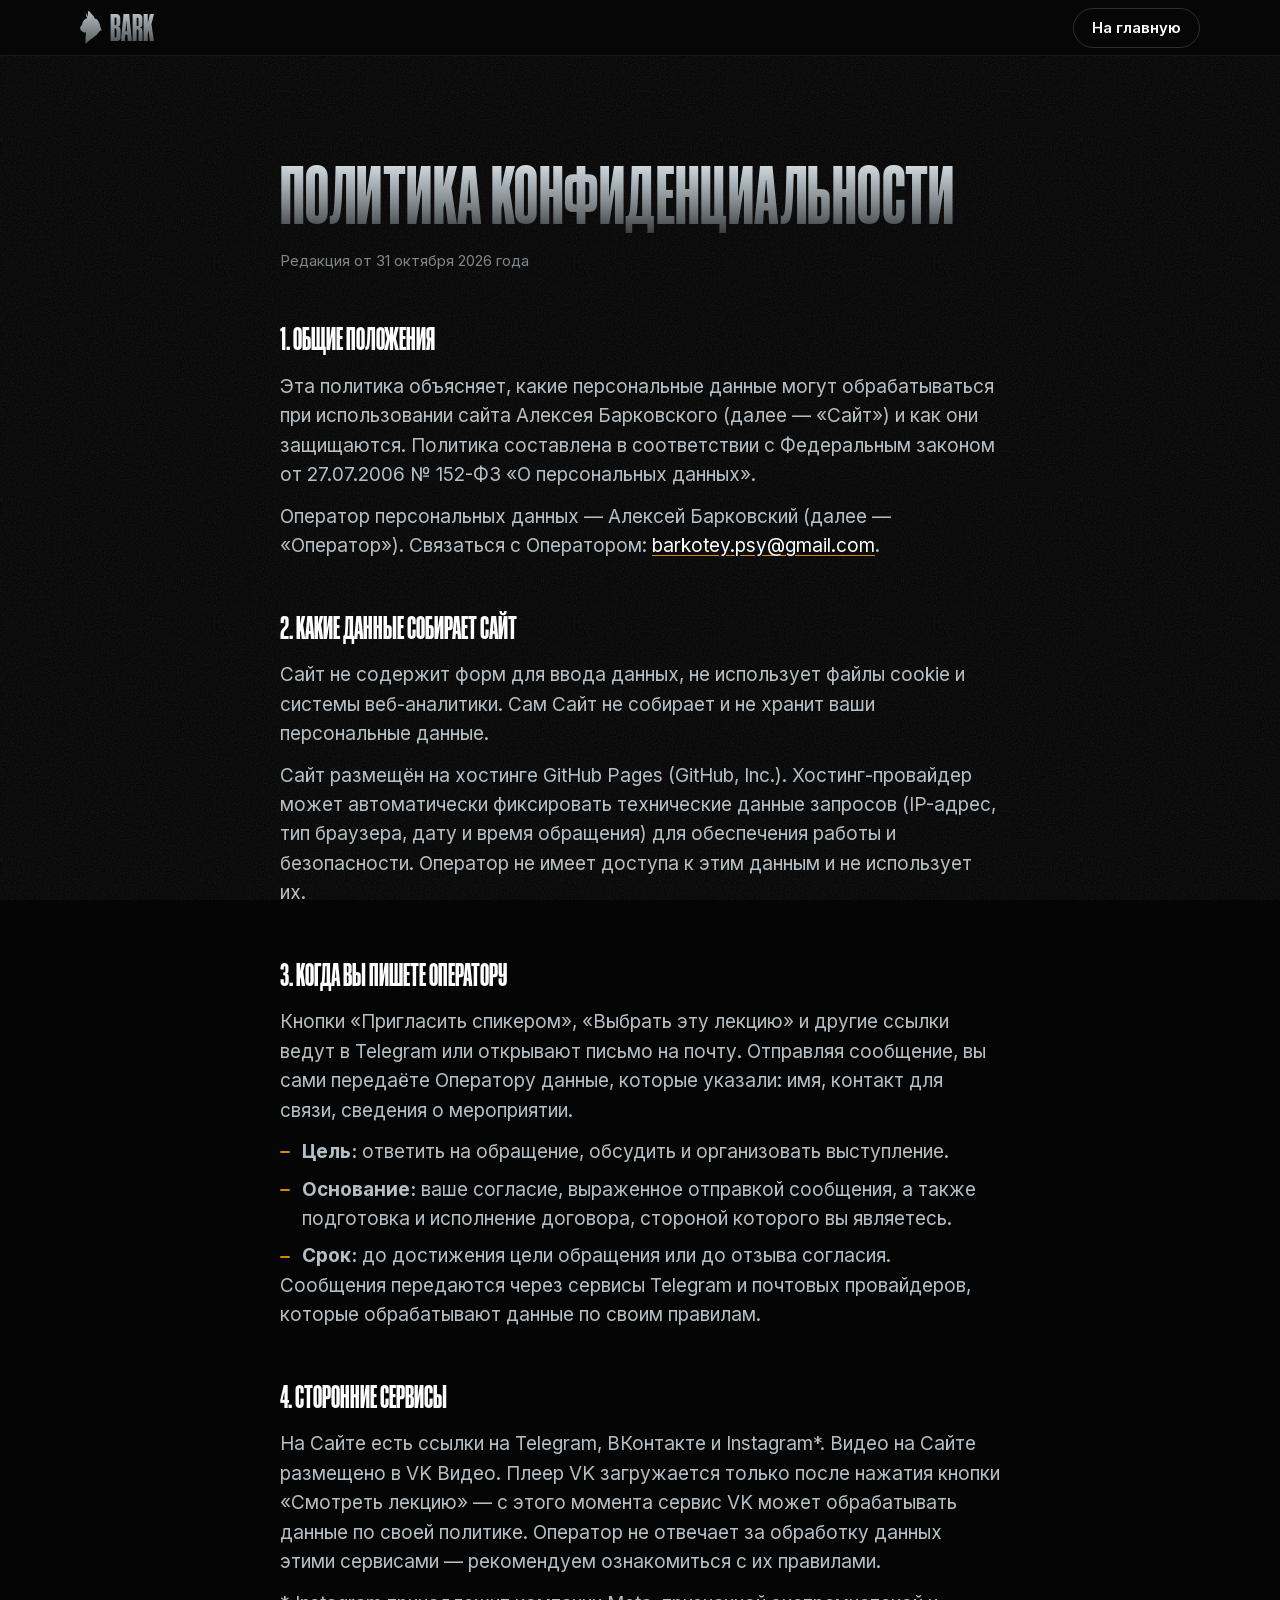
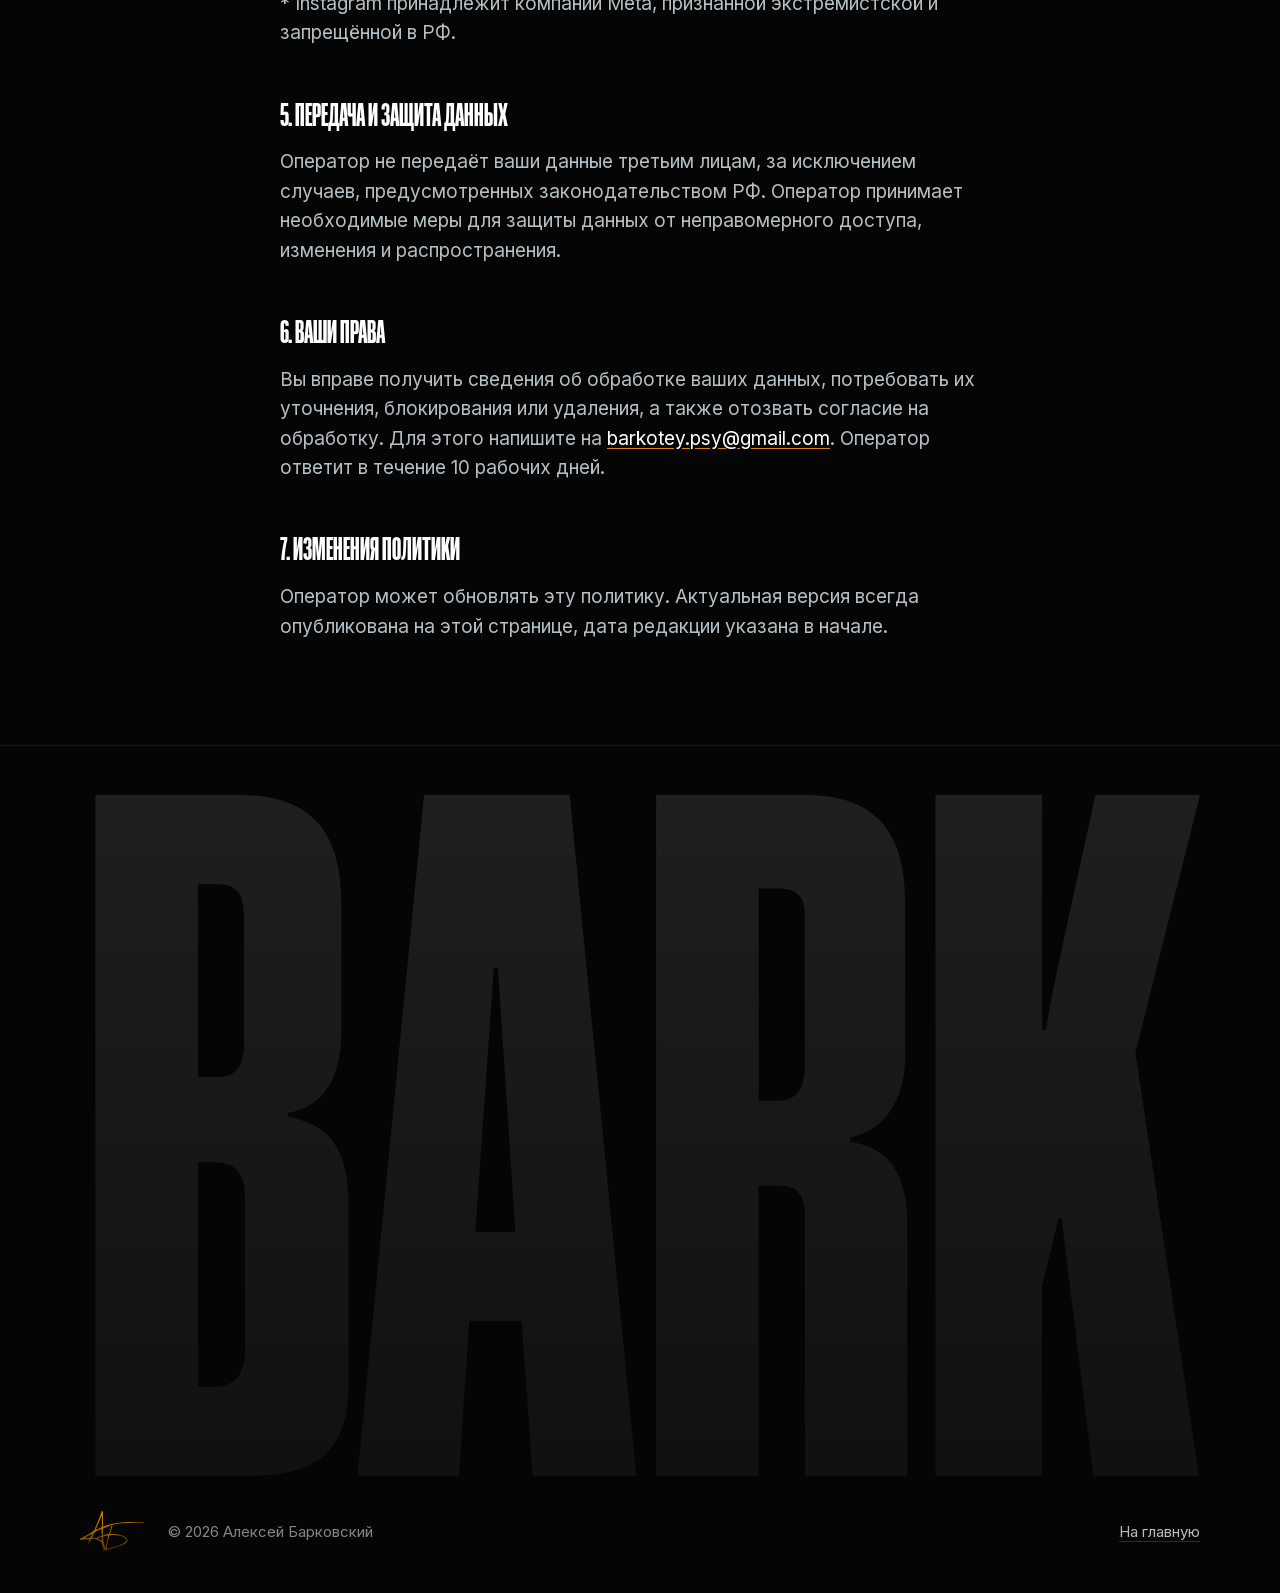
==== commit d5e400c6: "Айфон по чётким точкам, быстрая бегущая строка, крупный текст на компьютере, полный кот - «Провал» в" ====
--- a/privacy.html
+++ b/privacy.html
@@ -11,7 +11,7 @@
 
   <link rel="icon" href="assets/img/favicon.svg" type="image/svg+xml">
   <link rel="apple-touch-icon" href="assets/img/apple-touch-icon.png">
-  <link rel="stylesheet" href="assets/css/style.css">
+  <link rel="stylesheet" href="assets/css/style.css?v=5">
 
   <script>document.documentElement.classList.replace('no-js', 'js');</script>
 </head>
@@ -84,6 +84,6 @@
     </div>
   </footer>
 
-  <script src="assets/js/main.js" defer></script>
+  <script src="assets/js/main.js?v=5" defer></script>
 </body>
 </html>
--- a/assets/css/style.css
+++ b/assets/css/style.css
@@ -1,7 +1,11 @@
 /* ==========================================================================
    BARK — сайт Алексея Барковского
    Все цвета, шрифты и размеры задаются переменными в :root (ниже).
-   Порядок файла: шрифты → переменные → основа → общие элементы → шапка → блоки.
+   Порядок файла: шрифты → переменные → основа → общие элементы → фон и анимации → шапка → блоки.
+
+   Анимации от прокрутки: элементы с атрибутом data-scroll получают из main.js
+   переменную --p (от 0 до 1 — насколько элемент прокручен). Здесь, в CSS,
+   из неё считаются масштаб, поворот и сдвиг. Без JavaScript всё стоит в финальном положении.
    ========================================================================== */
 
 /* ---------- Шрифты (хранятся локально, в assets/fonts) ---------- */
@@ -14,6 +18,12 @@
 @font-face {
   font-family: "Shlapak";
   src: url("../fonts/shlapak-script.woff2") format("woff2");
+  font-display: swap;
+}
+@font-face {
+  font-family: "Soyuz Grotesk";
+  src: url("../fonts/soyuz-grotesk-bold.woff2") format("woff2");
+  font-weight: 700;
   font-display: swap;
 }
 @font-face {
@@ -48,9 +58,11 @@
   --text-3: #80878b;
 
   /* Серебряный градиент */
+  --silver-0: #f2f5f6; /* светлый край — только для заголовков */
   --silver-1: #b4bec4;
   --silver-2: #80878b;
   --silver-3: #565b5e;
+  --silver-4: #3c4043; /* тёмный край — только для заголовков */
   --grad-silver: linear-gradient(180deg, var(--silver-1) 0%, var(--silver-2) 55%, var(--silver-3) 100%);
 
   /* Янтарный градиент */
@@ -62,13 +74,24 @@
   --grad-amber-btn: linear-gradient(180deg, var(--amber-1) 0%, var(--amber-2) 45%, var(--amber-3) 100%);
   --grad-amber-text: linear-gradient(180deg, var(--amber-1) 0%, var(--amber-2) 100%);
 
-  /* Заголовки: белые, книзу уходят в серебро */
-  --grad-title: linear-gradient(180deg, #ffffff 35%, var(--silver-1) 100%);
+  /* Заголовки: серебро с более светлым верхом и тёмным низом (повторяется на каждой строке) */
+  --grad-title: linear-gradient(180deg, var(--silver-0) 0%, var(--silver-1) 32%, var(--silver-2) 64%, var(--silver-4) 100%);
+
+  /* Пятна света на фоне, «как от софитов» */
+  --glow-amber: rgba(214, 132, 1, 0.16);
+  --glow-silver: rgba(180, 190, 196, 0.09);
+
+  /* Объёмная книга */
+  --book-spine: #2e2e2f;
+  --book-back: #262627;
+  --paper-1: #efece6;
+  --paper-2: #c9c4ba;
 
   /* Шрифты */
   --font-display: "Coolvetica", "Arial Narrow", Impact, sans-serif;
   --font-text: "Inter", -apple-system, BlinkMacSystemFont, "Segoe UI", Roboto, sans-serif;
   --font-script: "Shlapak", "Segoe Script", cursive;
+  --font-accent: "Soyuz Grotesk", var(--font-display); /* акцентный: бегущая строка, номера лекций */
 
   /* Размеры */
   --container: 1120px;
@@ -76,7 +99,7 @@
   --radius: 28px;
   --radius-sm: 18px;
   --header-h: 56px;
-  --section-pad: clamp(88px, 14vw, 168px);
+  --section-pad: clamp(60px, 9vw, 104px);
   --ease: cubic-bezier(0.22, 1, 0.36, 1);
 }
 
@@ -122,6 +145,11 @@
   text-decoration: none;
 }
 
+button {
+  font: inherit;
+  color: inherit;
+}
+
 h1,
 h2,
 h3,
@@ -150,18 +178,6 @@
   color: #fff;
 }
 
-.visually-hidden {
-  position: absolute;
-  width: 1px;
-  height: 1px;
-  margin: -1px;
-  padding: 0;
-  overflow: hidden;
-  clip: rect(0 0 0 0);
-  white-space: nowrap;
-  border: 0;
-}
-
 /* ---------- Общие элементы ---------- */
 .container {
   width: 100%;
@@ -173,38 +189,64 @@
 .section {
   position: relative;
   padding-block: var(--section-pad);
-}
-
+  isolation: isolate;
+  overflow-x: clip;
+}
+
+/* Шапка блока: рукописная пометка у левого края заголовка, сам заголовок — по центру.
+   Ширина шапки = ширина заголовка, поэтому пометка всегда стоит рядом с ним */
 .section__head {
-  margin-bottom: clamp(40px, 7vw, 72px);
+  position: relative;
+  display: grid;
+  justify-content: center;
+  justify-items: center;
+  text-align: center;
+  margin-bottom: clamp(32px, 6vw, 56px);
 }
 
 .section__lead {
-  max-width: 34em;
-  margin-top: 20px;
+  max-width: 30em;
+  margin-top: 18px;
   font-size: clamp(17px, 4.2vw, 21px);
 }
 
-/* Рукописная подпись над заголовком */
+/* Рукописная пометка перед блоком — как подпись от руки над заголовком.
+   Начинается от левого края заголовка (width: 0 — пометка не раздвигает шапку, текст просто идёт вправо).
+   Отступ снизу — под длинные хвосты букв «р», «д», «у», чтобы они не задевали заголовок */
 .eyebrow {
+  justify-self: start;
   display: block;
+  width: 0;
   font-family: var(--font-script);
-  font-size: clamp(34px, 8vw, 48px);
-  line-height: 1.1;
+  font-size: clamp(40px, 10vw, 64px);
+  line-height: 1.15;
+  white-space: nowrap;
+  text-align: left;
   color: var(--amber-1);
-  margin-bottom: 4px;
-  padding-left: 0.12em;
+  rotate: -5deg;
+  transform-origin: 0 100%;
+  margin-bottom: 0.48em;
+  pointer-events: none;
+}
+
+/* Длинная пометка в две строки */
+.eyebrow--long {
+  width: auto;
+  max-width: 7em;
+  white-space: normal;
+  line-height: 1.4;
 }
 
 /* Большой заголовок блока */
 .title {
+  --lh: 0.92;
   font-family: var(--font-display);
   font-weight: 900;
-  font-size: clamp(52px, 14vw, 128px);
-  line-height: 0.92;
+  font-size: clamp(50px, 13.5vw, 116px);
+  line-height: var(--lh);
   letter-spacing: 0.005em;
   text-transform: uppercase;
-  background: var(--grad-title);
+  background: var(--grad-title) 0 0 / 100% calc(var(--lh) * 1em) repeat-y;
   -webkit-background-clip: text;
   background-clip: text;
   color: transparent;
@@ -280,6 +322,18 @@
   font-size: 14px;
 }
 
+/* Небольшая плашка-метка */
+.badge {
+  display: inline-block;
+  padding: 6px 14px;
+  border-radius: 999px;
+  background: var(--grad-amber-btn);
+  font-size: 12px;
+  font-weight: 600;
+  letter-spacing: 0.14em;
+  text-transform: uppercase;
+}
+
 /* Логотипы, раскрашенные градиентом (через маску SVG) */
 .mark {
   display: block;
@@ -288,14 +342,9 @@
   mask: var(--mask) center / contain no-repeat;
 }
 
-.mark--cat-face {
-  --mask: url("../img/cat-face.svg");
-  aspect-ratio: 457.52 / 401.21;
-}
-
-.mark--cat-profile {
-  --mask: url("../img/cat-profile.svg");
-  aspect-ratio: 345 / 705;
+.mark--cat {
+  --mask: url("../img/cat.svg");
+  aspect-ratio: 581 / 879;
 }
 
 .mark--bark {
@@ -317,11 +366,57 @@
   background: var(--grad-amber);
 }
 
+/* ---------- Фон: зерно, пятна света, коты ---------- */
+
+/* Лёгкое плёночное зерно на всём сайте, чтобы чёрный не был «плоским» */
+body::before {
+  content: "";
+  position: fixed;
+  inset: 0;
+  z-index: -1;
+  pointer-events: none;
+  opacity: 0.07;
+  background-image: url("data:image/svg+xml,%3Csvg xmlns='http://www.w3.org/2000/svg' width='180' height='180'%3E%3Cfilter id='n'%3E%3CfeTurbulence type='fractalNoise' baseFrequency='.85' numOctaves='3' stitchTiles='stitch'/%3E%3CfeColorMatrix values='0 0 0 0 1 0 0 0 0 1 0 0 0 0 1 0 0 0 1.4 -.25'/%3E%3C/filter%3E%3Crect width='180' height='180' filter='url(%23n)'/%3E%3C/svg%3E");
+}
+
+/* Пятно света: <span class="glow" style="--x: 80%; --y: 20%"></span> внутри блока */
+.glow {
+  position: absolute;
+  z-index: -1;
+  left: var(--x, 50%);
+  top: var(--y, 50%);
+  width: min(1000px, 140vw);
+  aspect-ratio: 1;
+  translate: -50% -50%;
+  background: radial-gradient(closest-side, var(--glow-amber), transparent 72%);
+  pointer-events: none;
+}
+
+.glow--silver {
+  background: radial-gradient(closest-side, var(--glow-silver), transparent 72%);
+}
+
+/* Кот-водяной знак сбоку блока. При прокрутке медленно плывёт (--p даёт main.js, data-scroll="bg" у блока) */
+.watermark {
+  position: absolute;
+  z-index: -1;
+  top: 6%;
+  height: min(70vh, 760px, 105vw);
+  opacity: 0.06;
+  transform: translateY(calc((var(--p, 0.5) - 0.5) * 30%));
+  will-change: transform;
+  pointer-events: none;
+}
+
+.watermark--right {
+  right: -6%;
+}
+
 /* ---------- Появление блоков при прокрутке ---------- */
 .js .reveal {
   opacity: 0;
-  transform: translateY(28px);
-  transition: opacity 0.9s var(--ease), transform 0.9s var(--ease);
+  transform: translateY(32px) scale(0.97);
+  transition: opacity 1s var(--ease), transform 1s var(--ease);
   transition-delay: var(--delay, 0s);
 }
 
@@ -341,6 +436,12 @@
     opacity: 0;
     transform: translateY(24px);
   }
+}
+
+/* Текст, который «загорается» слово за словом (data-scroll="words") */
+[data-scroll="words"] .word {
+  opacity: clamp(0.16, calc(var(--p, 1) * (var(--n) + 6) - var(--i)), 1);
+  transition: opacity 0.25s linear;
 }
 
 @media (prefers-reduced-motion: reduce) {
@@ -382,12 +483,12 @@
 .header__logo {
   display: flex;
   align-items: center;
-  gap: 10px;
+  gap: 8px;
   min-height: 44px;
 }
 
-.header__logo .mark--cat-face {
-  width: 28px;
+.header__logo .mark--cat {
+  height: 34px;
 }
 
 .header__logo .mark--bark {
@@ -419,7 +520,8 @@
    БЛОКИ СТРАНИЦЫ (по порядку)
    ========================================================================== */
 
-/* ---------- 1. Первый экран ---------- */
+/* ---------- 1. Первый экран ----------
+   При прокрутке фото уменьшается и уходит вглубь, текст уезжает вверх (как у Apple) */
 .hero {
   position: relative;
   display: flex;
@@ -428,7 +530,7 @@
   min-height: 100vh;
   min-height: 100svh;
   padding-top: var(--header-h);
-  padding-bottom: clamp(32px, 6vw, 72px);
+  padding-bottom: clamp(28px, 6vw, 72px);
   overflow: hidden;
   isolation: isolate;
 }
@@ -436,48 +538,64 @@
 .hero__photo {
   position: absolute;
   inset: 0 0 auto 0;
-  height: 76%;
+  height: 78%;
   z-index: -2;
+  transform-origin: 50% 0;
+  transform: scale(calc(1 - var(--p, 0) * 0.14)) translateY(calc(var(--p, 0) * 6%));
+  opacity: calc(1 - var(--p, 0) * 0.7);
+  border-radius: calc(var(--p, 0) * 64px);
+  overflow: hidden;
 }
 
 .hero__photo img {
   width: 100%;
   height: 100%;
   object-fit: cover;
-  object-position: 60% 20%;
-  -webkit-mask-image: linear-gradient(180deg, #000 45%, transparent 100%);
-  mask-image: linear-gradient(180deg, #000 45%, transparent 100%);
+  object-position: 50% 15%;
+  -webkit-mask-image: linear-gradient(180deg, #000 40%, transparent 100%);
+  mask-image: linear-gradient(180deg, #000 40%, transparent 100%);
+}
+
+/* На телефоне текст лежит на фото — затемняем низ, чтобы он читался */
+.hero__photo::after {
+  content: "";
+  position: absolute;
+  inset: 0;
+  background: linear-gradient(180deg, rgba(5, 5, 5, 0) 28%, rgba(5, 5, 5, 0.6) 55%, var(--bg) 92%);
 }
 
 /* Кот-водяной знак */
 .hero__cat {
   position: absolute;
   z-index: -1;
-  left: -14%;
-  top: calc(var(--header-h) + 4%);
-  height: 62%;
-  opacity: 0.14;
+  right: 2%;
+  top: 34%;
+  height: 34%;
+  opacity: 0.16;
   mix-blend-mode: screen;
   pointer-events: none;
+  transform: translateY(calc(var(--p, 0) * 40%));
 }
 
 .hero__content {
   position: relative;
+  transform: translateY(calc(var(--p, 0) * -30%));
+  opacity: calc(1 - var(--p, 0) * 1.6);
 }
 
 .hero__roles {
-  font-size: 13px;
+  font-size: 12px;
   font-weight: 600;
-  letter-spacing: 0.18em;
+  letter-spacing: 0.14em;
   text-transform: uppercase;
   color: var(--text-2);
   margin-bottom: 14px;
 }
 
 .hero__name {
-  font-size: clamp(76px, 22vw, 168px);
-  line-height: 0.86;
-  margin-bottom: 20px;
+  --lh: 0.86;
+  font-size: clamp(74px, 21vw, 168px);
+  margin-bottom: 18px;
 }
 
 .hero__tagline {
@@ -492,7 +610,7 @@
 .hero__sub {
   max-width: 30em;
   font-size: 15px;
-  margin-bottom: 28px;
+  margin-bottom: 26px;
 }
 
 .hero__actions {
@@ -501,17 +619,17 @@
   gap: 12px;
 }
 
-.hero__actions .btn--primary {
+.hero__actions .btn {
   flex: 1 1 100%;
 }
 
-.hero__actions .btn--ghost {
-  flex: 1 1 100%;
-}
-
 @media (min-width: 600px) {
-  .hero__actions .btn--primary,
-  .hero__actions .btn--ghost {
+  .hero__roles {
+    font-size: 13px;
+    letter-spacing: 0.18em;
+  }
+
+  .hero__actions .btn {
     flex: 0 0 auto;
   }
 }
@@ -525,21 +643,27 @@
     inset: 0 0 0 auto;
     width: 52%;
     height: 100%;
+    transform-origin: 50% 30%;
   }
 
   .hero__photo img {
-    object-position: 50% 25%;
+    object-position: 50% 20%;
     -webkit-mask-image: linear-gradient(90deg, transparent 0%, #000 35%), linear-gradient(180deg, #000 70%, transparent 100%);
     mask-image: linear-gradient(90deg, transparent 0%, #000 35%), linear-gradient(180deg, #000 70%, transparent 100%);
     -webkit-mask-composite: source-in;
     mask-composite: intersect;
   }
 
+  .hero__photo::after {
+    display: none;
+  }
+
   .hero__cat {
-    left: -4%;
+    left: 2%;
+    right: auto;
     top: 50%;
-    height: 96%;
-    transform: translateY(-46%);
+    height: 72%;
+    translate: 0 -48%;
     opacity: 0.09;
   }
 
@@ -558,139 +682,152 @@
 }
 
 /* ---------- 2. Обо мне ---------- */
-.about__grid {
-  display: grid;
-  gap: 40px;
-}
-
-.about__head {
-  margin-bottom: 0;
-}
-
-.about__photo {
+.about__intro {
+  max-width: 24em;
+  margin: 0 auto clamp(48px, 9vw, 88px);
+  font-size: clamp(22px, 5.6vw, 38px);
+  line-height: 1.3;
+  font-weight: 500;
+  text-align: center;
+}
+
+.about__zones {
+  display: grid;
+  gap: clamp(56px, 10vw, 104px);
+}
+
+.zone {
+  display: grid;
+  gap: 0;
+}
+
+.zone__photo {
   border-radius: var(--radius);
   overflow: hidden;
   background: var(--surface);
 }
 
-.about__photo img {
+.zone__photo img {
   width: 100%;
-  aspect-ratio: 4 / 5;
+  aspect-ratio: 4 / 3;
   object-fit: cover;
-  object-position: 50% 30%;
-  filter: brightness(0.92) contrast(1.05);
-}
-
-.about__title {
-  font-size: clamp(44px, 11.5vw, 96px);
-}
-
-.about__facts {
-  display: grid;
-  grid-template-columns: 1fr 1fr;
-  gap: 12px;
-  margin-block: 40px;
-}
-
-.fact {
+  object-position: var(--focus, 50% 22%); /* у отдельного фото можно задать style="--focus: 50% 0%" */
+}
+
+.zone__body {
+  display: grid;
+  gap: 16px;
+  max-width: 36em;
+  margin-inline: auto;
+  color: var(--text-2);
+}
+
+/* Рукописный заголовок части — по центру, наезжает на нижний край фото.
+   Отступ снизу — под хвосты букв «р», «з», чтобы они не задевали текст */
+.zone__label {
+  position: relative;
+  margin-top: -0.5em;
+  margin-bottom: 0.5em;
+  font-family: var(--font-script);
+  font-weight: 400;
+  font-size: clamp(54px, 14vw, 88px);
+  line-height: 1;
+  text-align: center;
+  color: var(--amber-1);
+  text-shadow: 0 4px 30px rgba(5, 5, 5, 0.9);
+}
+
+/* Для слов с «з» или «у»: у этих букв хвост ещё длиннее */
+.zone__label--deep {
+  margin-bottom: 0.85em;
+}
+
+.zone__accent {
+  color: var(--text);
+  font-weight: 500;
+}
+
+/* Подпись слева, монограмма АБ — справа */
+.zone__sign {
   display: flex;
-  flex-direction: column;
-  gap: 8px;
-  padding: 22px 18px;
-  border-radius: var(--radius-sm);
-  background: var(--surface);
-  border: 1px solid var(--line);
-}
-
-.fact__num {
-  font-family: var(--font-display);
-  font-weight: 900;
-  font-size: clamp(40px, 11vw, 64px);
-  line-height: 0.9;
+  align-items: center;
+  justify-content: space-between;
+  gap: 24px;
+  margin-top: 16px;
+}
+
+.zone__signature {
+  width: min(240px, 62%);
+  background: var(--grad-amber-text);
+}
+
+.zone__monogram {
+  width: clamp(72px, 20vw, 104px);
+}
+
+@media (min-width: 960px) {
+  .zone {
+    grid-template-columns: 4fr 6fr;
+    align-items: center;
+    column-gap: 64px;
+  }
+
+  .zone:nth-child(even) .zone__photo {
+    order: 2;
+  }
+
+  .zone__photo img {
+    aspect-ratio: 4 / 5;
+  }
+
+  .zone__label {
+    margin-top: 0;
+  }
+}
+
+/* Бегущая строка между блоками: едет сама по кругу, вторая строка — навстречу.
+   Каждая строка в index.html — фраза дважды подряд, анимация сдвигает ровно на половину, поэтому шва не видно.
+   Шрифт Soyuz Grotesk — «однорегистровый»: заглавные и строчные в нём выглядят одинаково (т как m, л как Λ) */
+.ticker {
+  overflow: hidden;
+  padding-block: 8px;
+  font-family: var(--font-accent);
+  font-weight: 700;
   text-transform: uppercase;
+  line-height: 1.1;
+  white-space: nowrap;
+  -webkit-mask-image: linear-gradient(90deg, transparent, #000 12%, #000 88%, transparent);
+  mask-image: linear-gradient(90deg, transparent, #000 12%, #000 88%, transparent);
+}
+
+.ticker__row {
+  font-size: clamp(46px, 12vw, 110px);
+  width: max-content;
   background: var(--grad-title);
   -webkit-background-clip: text;
   background-clip: text;
   color: transparent;
-}
-
-.fact__label {
-  font-size: 14px;
-  line-height: 1.4;
-  color: var(--text-2);
-}
-
-/* «Читать полностью» — раскрывающийся текст */
-.about__more summary {
-  list-style: none;
-}
-
-.about__more summary::-webkit-details-marker {
-  display: none;
-}
-
-.about__more summary::after {
-  content: "";
-  width: 8px;
-  height: 8px;
-  border-right: 2px solid currentColor;
-  border-bottom: 2px solid currentColor;
-  transform: translateY(-2px) rotate(45deg);
-  transition: transform 0.3s var(--ease);
-}
-
-.about__more[open] summary::after {
-  transform: translateY(2px) rotate(-135deg);
-}
-
-.about__more[open] summary {
-  margin-bottom: 28px;
-}
-
-.about__full {
-  display: grid;
-  gap: 18px;
-  color: var(--text-2);
-  max-width: 36em;
-}
-
-.about__signature {
-  width: min(260px, 70%);
-  margin-top: 48px;
-  background: var(--grad-amber-text);
-}
-
-@media (min-width: 960px) {
-  .about__grid {
-    grid-template-columns: 5fr 7fr;
-    grid-template-areas:
-      "photo head"
-      "photo body";
-    column-gap: 72px;
-    row-gap: 48px;
-    align-items: start;
-  }
-
-  .about__head {
-    grid-area: head;
-  }
-
-  .about__body {
-    grid-area: body;
-  }
-
-  .about__photo {
-    grid-area: photo;
-    position: sticky;
-    top: calc(var(--header-h) + 32px);
-  }
-
-  .about__facts {
-    gap: 16px;
-  }
-
-  .fact {
-    padding: 28px 24px;
+  animation: ticker 14s linear infinite;
+  will-change: transform;
+}
+
+.ticker__row--outline {
+  background: none;
+  color: transparent;
+  -webkit-text-stroke: 1px rgba(214, 132, 1, 0.55);
+  animation-duration: 16s;
+  animation-direction: reverse;
+}
+
+@keyframes ticker {
+  to {
+    transform: translateX(-50%);
+  }
+}
+
+@media (prefers-reduced-motion: reduce) {
+  .ticker__row {
+    animation: none;
   }
 }
 
@@ -704,13 +841,13 @@
   position: relative;
   display: flex;
   flex-direction: column;
-  gap: 24px;
-  padding: 32px 24px 28px;
+  gap: 22px;
+  padding: 30px 24px 26px;
   border-radius: var(--radius);
   background: var(--surface);
   border: 1px solid var(--line);
   overflow: hidden;
-  transition: border-color 0.4s var(--ease), transform 0.4s var(--ease);
+  transition: border-color 0.4s var(--ease), translate 0.4s var(--ease);
 }
 
 /* Тонкая янтарная линия сверху карточки */
@@ -723,8 +860,19 @@
   opacity: 0.6;
 }
 
+/* Затемнение карточки, когда на неё наезжает следующая */
+.lecture::after {
+  content: "";
+  position: absolute;
+  inset: 0;
+  background: var(--bg);
+  opacity: calc(var(--cover, 0) * 0.55);
+  pointer-events: none;
+}
+
 .lecture__num {
-  font-family: var(--font-display);
+  font-family: var(--font-accent);
+  font-weight: 700;
   font-size: 22px;
   line-height: 1;
   letter-spacing: 0.06em;
@@ -732,12 +880,13 @@
 }
 
 .lecture__title {
+  --lh: 0.95;
   font-family: var(--font-display);
   font-weight: 900;
   font-size: clamp(36px, 9.5vw, 48px);
-  line-height: 0.95;
+  line-height: var(--lh);
   text-transform: uppercase;
-  background: var(--grad-title);
+  background: var(--grad-title) 0 0 / 100% calc(var(--lh) * 1em) repeat-y;
   -webkit-background-clip: text;
   background-clip: text;
   color: transparent;
@@ -789,11 +938,21 @@
 @media (hover: hover) {
   .lecture:hover {
     border-color: var(--line-strong);
-    transform: translateY(-4px);
   }
 
   .lecture:hover .lecture__btn {
     border-color: var(--amber-1);
+  }
+}
+
+/* Телефон и планшет: карточки наезжают друг на друга стопкой.
+   --h (высоту карточки) подставляет main.js, чтобы кнопка всегда успевала показаться */
+@media (max-width: 1023px) {
+  .js .lecture {
+    position: sticky;
+    top: min(calc(var(--header-h) + 12px + var(--i, 0) * 10px), calc(100svh - var(--h, 100svh) - 12px));
+    scale: calc(1 - var(--cover, 0) * 0.06);
+    transform-origin: 50% 0;
   }
 }
 
@@ -809,6 +968,12 @@
 
   .lecture__title {
     font-size: 44px;
+  }
+
+  @media (hover: hover) {
+    .lecture:hover {
+      translate: 0 -4px;
+    }
   }
 
   /* Строки «Для кого» и «Что получит» во всех карточках — на одной высоте */
@@ -822,109 +987,15 @@
   }
 }
 
-/* ---------- 4. Видео ---------- */
-.video__frame {
-  border-radius: var(--radius);
-  overflow: hidden;
-  background: var(--surface);
-  border: 1px solid var(--line);
-}
-
-/* Настоящее видео из VK */
-.video__frame iframe {
-  display: block;
-  width: 100%;
-  aspect-ratio: 16 / 9;
-  border: 0;
-}
-
-/* Заглушка, пока видео нет */
-.video__placeholder {
-  position: relative;
-  aspect-ratio: 4 / 5;
-}
-
-.video__placeholder img {
-  width: 100%;
-  height: 100%;
-  object-fit: cover;
-  object-position: 50% 25%;
-  filter: saturate(0.85);
-}
-
-.video__placeholder::after {
-  content: "";
-  position: absolute;
-  inset: 0;
-  background: linear-gradient(180deg, rgba(5, 5, 5, 0) 30%, rgba(5, 5, 5, 0.92) 100%);
-}
-
-.video__soon {
-  position: absolute;
-  inset: auto 0 0;
-  z-index: 1;
-  display: grid;
-  justify-items: start;
-  gap: 14px;
-  padding: 28px 24px;
-}
-
-.video__badge {
-  padding: 6px 14px;
-  border-radius: 999px;
-  background: var(--grad-amber-btn);
-  font-size: 12px;
-  font-weight: 600;
-  letter-spacing: 0.14em;
-  text-transform: uppercase;
-}
-
-.video__text {
-  font-size: clamp(20px, 5vw, 28px);
-  line-height: 1.3;
-  max-width: 18em;
-}
-
-.video__soon .btn--ghost {
-  background: rgba(5, 5, 5, 0.4);
-  -webkit-backdrop-filter: blur(12px);
-  backdrop-filter: blur(12px);
-}
-
-@media (min-width: 768px) {
-  .video__placeholder {
-    aspect-ratio: 16 / 9;
-  }
-
-  .video__placeholder img {
-    position: absolute;
-    inset: 0 0 0 auto;
-    width: 58%;
-    object-position: 50% 20%;
-    -webkit-mask-image: linear-gradient(90deg, transparent 0%, #000 40%);
-    mask-image: linear-gradient(90deg, transparent 0%, #000 40%);
-  }
-
-  .video__placeholder::after {
-    display: none;
-  }
-
-  .video__soon {
-    inset: 0 auto 0 0;
-    align-content: center;
-    padding: 48px;
-  }
-}
-
-/* ---------- 5. Форматы выступлений ---------- */
+/* ---------- 4. Форматы выступлений ---------- */
 .formats__list {
   border-top: 1px solid var(--line-strong);
 }
 
 .format {
   display: grid;
-  gap: 8px;
-  padding-block: 28px;
+  gap: 6px;
+  padding-block: 24px;
   border-bottom: 1px solid var(--line-strong);
 }
 
@@ -937,11 +1008,16 @@
 }
 
 .format__title {
+  --lh: 1;
   font-family: var(--font-display);
   font-weight: 900;
   font-size: clamp(34px, 9vw, 48px);
-  line-height: 1;
+  line-height: var(--lh);
   text-transform: uppercase;
+  background: var(--grad-title) 0 0 / 100% calc(var(--lh) * 1em) repeat-y;
+  -webkit-background-clip: text;
+  background-clip: text;
+  color: transparent;
 }
 
 .format__text {
@@ -953,14 +1029,13 @@
   background: var(--grad-amber-text);
   -webkit-background-clip: text;
   background-clip: text;
-  color: transparent;
 }
 
 .formats__cta {
   display: grid;
   gap: 20px;
   justify-items: start;
-  margin-top: 48px;
+  margin-top: 40px;
 }
 
 @media (min-width: 768px) {
@@ -968,7 +1043,7 @@
     grid-template-columns: 160px 1fr 1.4fr;
     gap: 32px;
     align-items: baseline;
-    padding-block: 36px;
+    padding-block: 30px;
   }
 
   .formats__cta {
@@ -977,172 +1052,485 @@
   }
 }
 
-/* ---------- 6. Отзывы ---------- */
-/* Пока нет ни одного отзыва — блок не показывается */
-.reviews:not(:has(.review)) {
-  display: none;
-}
-
-.reviews__list {
-  display: grid;
-  gap: 16px;
-}
-
-.review {
+/* ---------- 5. Видео ---------- */
+.video__frame {
+  position: relative;
+  aspect-ratio: 4 / 5;
+  border-radius: var(--radius);
+  overflow: hidden;
+  background: var(--surface);
+  border: 1px solid var(--line);
+}
+
+.video__poster {
+  width: 100%;
+  height: 100%;
+  object-fit: cover;
+  object-position: 50% 20%;
+  filter: saturate(0.8) brightness(0.8);
+}
+
+.video__frame::after {
+  content: "";
+  position: absolute;
+  inset: 0;
+  background: radial-gradient(70% 60% at 50% 60%, rgba(5, 5, 5, 0.1), rgba(5, 5, 5, 0.75));
+  pointer-events: none;
+}
+
+/* Большая круглая кнопка «Смотреть лекцию» по центру */
+.video__play {
+  position: absolute;
+  inset: 0;
+  z-index: 1;
   display: flex;
   flex-direction: column;
-  justify-content: space-between;
-  gap: 28px;
-  margin: 0;
-  padding: 32px 24px;
-  border-radius: var(--radius);
+  align-items: center;
+  justify-content: center;
+  gap: 14px;
+  padding: 24px;
+  background: none;
+  border: 0;
+  cursor: pointer;
+}
+
+.video__icon {
+  display: grid;
+  place-items: center;
+  width: 92px;
+  height: 92px;
+  border-radius: 50%;
+  color: #fff;
+  background: rgba(5, 5, 5, 0.35);
+  border: 1px solid rgba(255, 255, 255, 0.35);
+  -webkit-backdrop-filter: blur(14px);
+  backdrop-filter: blur(14px);
+  transition: transform 0.4s var(--ease), background-color 0.4s var(--ease);
+}
+
+.video__icon svg {
+  width: 34px;
+  height: 34px;
+  margin-left: 4px;
+}
+
+.video__label {
+  font-family: var(--font-display);
+  font-weight: 900;
+  font-size: clamp(34px, 9vw, 56px);
+  line-height: 1;
+  text-transform: uppercase;
+  text-shadow: 0 2px 24px rgba(5, 5, 5, 0.6);
+}
+
+.video__soon {
+  padding: 5px 12px;
+  border-radius: 999px;
+  font-size: 12px;
+  font-weight: 600;
+  letter-spacing: 0.14em;
+  text-transform: uppercase;
+  background: var(--grad-amber-btn);
+}
+
+.video__play:disabled {
+  cursor: default;
+}
+
+.video__frame.is-ready .video__soon {
+  display: none;
+}
+
+.video__frame.is-ready .video__play:hover .video__icon {
+  transform: scale(1.08);
+  background: var(--amber-2);
+}
+
+/* Видео включено — плеер VK на всю рамку */
+.video__frame:has(iframe) {
+  aspect-ratio: 16 / 9;
+}
+
+.video__frame iframe {
+  width: 100%;
+  height: 100%;
+  border: 0;
+}
+
+@media (min-width: 768px) {
+  .video__frame {
+    max-width: 960px;
+    margin-inline: auto;
+    aspect-ratio: 16 / 9;
+  }
+
+  .video__poster {
+    object-position: 50% 28%;
+  }
+}
+
+/* Фото-вставка с цитатой на всю ширину */
+.interlude {
+  position: relative;
+  display: grid;
+  align-items: end;
+  min-height: 82svh;
+  overflow: hidden;
+  isolation: isolate;
+}
+
+.interlude__img {
+  position: absolute;
+  inset: -10% 0;
+  z-index: -1;
+  width: 100%;
+  height: 120%;
+  object-fit: cover;
+  object-position: 42% 50%;
+  transform: translateY(calc((var(--p, 0.5) - 0.5) * -14%)) scale(calc(1.12 - var(--p, 0.5) * 0.12));
+  filter: brightness(0.75);
+  -webkit-mask-image: linear-gradient(180deg, transparent, #000 18%, #000 75%, transparent);
+  mask-image: linear-gradient(180deg, transparent, #000 18%, #000 75%, transparent);
+}
+
+.interlude__quote {
+  padding-block: 0 clamp(56px, 12vw, 120px);
+}
+
+.interlude__quote p {
+  max-width: 14em;
+  font-family: var(--font-display);
+  font-weight: 900;
+  font-size: clamp(44px, 12vw, 104px);
+  line-height: 0.95;
+  text-transform: uppercase;
+}
+
+/* ---------- 6. Отзывы ---------- */
+/* Лента скриншотов: плавно едет, при наведении или касании останавливается */
+.reviews__marquee {
+  overflow-x: auto;
+  scroll-snap-type: x mandatory;
+  scrollbar-width: none;
+  padding-block: 24px 10px;
+  -webkit-mask-image: linear-gradient(90deg, transparent, #000 6%, #000 94%, transparent);
+  mask-image: linear-gradient(90deg, transparent, #000 6%, #000 94%, transparent);
+}
+
+.reviews__marquee::-webkit-scrollbar {
+  display: none;
+}
+
+.reviews__track {
+  display: flex;
+  align-items: center;
+  width: max-content;
+  padding-inline: var(--gutter);
+}
+
+.reviews__track li {
+  flex: none;
+  padding-right: 18px;
+  scroll-snap-align: center;
+}
+
+/* Когда скрипт продублировал отзывы — лента едет бесконечно */
+.reviews__marquee:has(.is-looping) {
+  overflow: hidden;
+}
+
+.reviews__track.is-looping {
+  padding-inline: 0;
+  animation: marquee var(--duration, 50s) linear infinite;
+}
+
+.reviews__marquee:hover .reviews__track,
+.reviews__marquee:focus-within .reviews__track,
+.reviews__marquee.is-paused .reviews__track {
+  animation-play-state: paused;
+}
+
+@keyframes marquee {
+  to {
+    transform: translateX(-50%);
+  }
+}
+
+@media (prefers-reduced-motion: reduce) {
+  .reviews__marquee:has(.is-looping) {
+    overflow-x: auto;
+  }
+
+  .reviews__track.is-looping {
+    animation: none;
+  }
+}
+
+/* Карточка отзыва: серебряная рамка, скриншот внутри */
+.review {
+  position: relative;
+  display: block;
+  width: min(80vw, 330px);
+  padding: 10px;
+  border: 1px solid transparent;
+  border-radius: 26px;
+  background: linear-gradient(var(--surface), var(--surface)) padding-box,
+    linear-gradient(160deg, var(--silver-1), var(--silver-3) 40%, rgba(86, 91, 94, 0.2) 70%, var(--silver-2)) border-box;
+  box-shadow: 0 30px 60px -30px rgba(0, 0, 0, 0.9);
+  cursor: zoom-in;
+  transition: transform 0.4s var(--ease);
+}
+
+.review img {
+  width: 100%;
+  border-radius: 17px;
+  filter: saturate(0.55);
+}
+
+/* Плашка с именем: янтарная, буквы — серебро заголовков, шрифт Soyuz Grotesk */
+.review__name {
+  position: absolute;
+  top: -15px;
+  left: 22px;
+  z-index: 1;
+  padding: 6px 14px 7px;
+  border-radius: 999px;
+  background: var(--grad-amber-btn);
+  box-shadow: 0 8px 20px -8px rgba(214, 132, 1, 0.8);
+  font-family: var(--font-accent);
+  font-weight: 700;
+  font-size: 15px;
+  line-height: 1.1;
+  letter-spacing: 0.02em;
+}
+
+/* Буквы — внутренним слоем, иначе серебро букв перекроет янтарный фон плашки.
+   Берём светлую часть серебра и тонкую тень, чтобы имя читалось на янтаре */
+.review__name > span {
+  background: linear-gradient(180deg, var(--silver-0) 10%, var(--silver-1) 60%, var(--silver-2));
+  -webkit-background-clip: text;
+  background-clip: text;
+  color: transparent;
+  filter: drop-shadow(0 1px 1px rgba(0, 0, 0, 0.55));
+}
+
+@media (hover: hover) {
+  .review:hover {
+    transform: translateY(-6px);
+  }
+}
+
+@media (min-width: 768px) {
+  .review {
+    width: 400px;
+    padding: 12px;
+  }
+
+  .reviews__track li {
+    padding-right: 24px;
+  }
+}
+
+/* Отзыв крупно (по нажатию) */
+.lightbox {
+  width: min(92vw, 720px);
+  max-height: 88vh;
+  padding: 60px 12px 12px;
+  border: 1px solid var(--line-strong);
+  border-radius: 26px;
   background: var(--surface);
-  border: 1px solid var(--line);
-}
-
-.review__text {
+  color: var(--text);
+  overflow: auto;
+}
+
+.lightbox::backdrop {
+  background: rgba(5, 5, 5, 0.75);
+  -webkit-backdrop-filter: blur(10px);
+  backdrop-filter: blur(10px);
+}
+
+.lightbox__img {
+  width: 100%;
+  border-radius: 17px;
+}
+
+.lightbox__close {
+  position: absolute;
+  top: 8px;
+  right: 8px;
+  width: 44px;
+  height: 44px;
+  border: 1px solid var(--line-strong);
+  border-radius: 50%;
+  background: rgba(5, 5, 5, 0.7);
+  font-size: 26px;
+  line-height: 1;
+  cursor: pointer;
+}
+
+/* ---------- 7. Книга и продукты ---------- */
+.book__main {
+  display: grid;
+  gap: 8px;
+  justify-items: center;
+}
+
+/* Объёмная книга. Поворачивается от прокрутки: сначала виден корешок, потом обложка, потом страницы */
+.book3d-stage {
+  perspective: 1400px;
+  padding-block: 12px 32px;
+}
+
+.book3d {
+  --w: min(230px, 58vw);
+  --d: calc(var(--w) * 0.12);
+  --turn: calc(32deg - var(--p, 0.45) * 64deg);
   position: relative;
-  padding-top: 36px;
-  font-size: 18px;
-  line-height: 1.55;
-}
-
-/* Большая янтарная кавычка */
-.review__text::before {
-  content: "“";
+  width: var(--w);
+  aspect-ratio: 800 / 1131;
+  transform-style: preserve-3d;
+  transform: rotateY(var(--turn)) scale(calc(0.9 + (0.25 - (var(--p, 0.5) - 0.5) * (var(--p, 0.5) - 0.5)) * 0.4));
+}
+
+.book3d > * {
   position: absolute;
-  top: -8px;
-  left: -2px;
+  -webkit-backface-visibility: hidden;
+  backface-visibility: hidden;
+}
+
+.book3d__cover {
+  inset: 0;
+  width: 100%;
+  height: 100%;
+  border-radius: 2px 6px 6px 2px;
+  transform: translateZ(calc(var(--d) / 2));
+  box-shadow: inset 4px 0 8px rgba(0, 0, 0, 0.4);
+}
+
+.book3d__back {
+  inset: 0;
+  border-radius: 6px 2px 2px 6px;
+  background: var(--book-back);
+  transform: rotateY(180deg) translateZ(calc(var(--d) / 2));
+}
+
+.book3d__spine {
+  top: 0;
+  left: calc(50% - var(--d) / 2);
+  width: var(--d);
+  height: 100%;
+  display: grid;
+  place-items: center;
+  background: linear-gradient(90deg, var(--book-back), var(--book-spine) 45%, var(--book-back));
+  transform: rotateY(-90deg) translateZ(calc(var(--w) / 2));
+}
+
+.book3d__spine span {
+  writing-mode: vertical-rl;
+  font-size: calc(var(--d) * 0.3);
+  font-weight: 600;
+  letter-spacing: 0.22em;
+  text-transform: uppercase;
+  white-space: nowrap;
+  color: var(--silver-1);
+}
+
+.book3d__pages {
+  top: 4px;
+  left: calc(50% - var(--d) / 2 + 1px);
+  width: calc(var(--d) - 2px);
+  height: calc(100% - 8px);
+  background: repeating-linear-gradient(90deg, var(--paper-1) 0 1px, var(--paper-2) 1px 2px);
+  transform: rotateY(90deg) translateZ(calc(var(--w) / 2 - 4px));
+}
+
+.book__info {
+  display: grid;
+  justify-items: center;
+  gap: 14px;
+  max-width: 30em;
+  text-align: center;
+}
+
+.book__name {
+  --lh: 0.95;
   font-family: var(--font-display);
-  font-size: 72px;
-  line-height: 1;
+  font-weight: 900;
+  font-size: clamp(40px, 11vw, 72px);
+  line-height: var(--lh);
+  text-transform: uppercase;
   background: var(--grad-amber-text);
   -webkit-background-clip: text;
   background-clip: text;
   color: transparent;
 }
 
-.review__author {
-  display: grid;
-  grid-template-columns: auto 1fr;
-  column-gap: 14px;
-  align-items: center;
-}
-
-.review__photo {
-  grid-row: span 2;
-  width: 56px;
-  height: 56px;
-  border-radius: 50%;
-  object-fit: cover;
-}
-
-.review__name {
-  font-weight: 600;
-}
-
-.review__role {
-  grid-column: 2;
-  font-size: 14px;
-  color: var(--text-3);
-}
-
-.review__name:first-child {
-  grid-column: 1 / -1;
-}
-
-.review__name:first-child + .review__role {
-  grid-column: 1 / -1;
-}
-
-@media (min-width: 768px) {
-  .reviews__list {
-    grid-template-columns: repeat(2, 1fr);
-    gap: 20px;
-  }
-}
-
-@media (min-width: 1024px) {
-  .reviews__list {
-    grid-template-columns: repeat(3, 1fr);
-  }
-
-  .review {
-    padding: 40px 32px;
-  }
-}
-
-/* ---------- 7. Скоро: книга и продукты ---------- */
-.soon {
-  overflow: hidden;
-  isolation: isolate;
-}
-
-.soon__cat {
-  position: absolute;
-  z-index: -1;
-  right: -18%;
-  top: 4%;
-  height: 70%;
-  opacity: 0.05;
-  pointer-events: none;
-}
-
-/* Небольшая плашка-метка */
-.badge {
-  display: inline-block;
-  justify-self: start;
-  padding: 6px 14px;
-  border-radius: 999px;
-  background: var(--grad-amber-btn);
-  font-size: 12px;
-  font-weight: 600;
-  letter-spacing: 0.14em;
-  text-transform: uppercase;
-}
-
-.book {
-  display: grid;
-  border-radius: var(--radius);
-  overflow: hidden;
-  background: var(--surface);
-  border: 1px solid var(--line);
-}
-
-.book__photo img {
-  width: 100%;
-  aspect-ratio: 3 / 2;
-  object-fit: cover;
-}
-
-.book__body {
-  display: grid;
-  gap: 18px;
-  justify-items: start;
-  padding: 28px 24px 32px;
-}
-
-.book__lead {
-  font-family: var(--font-display);
-  font-weight: 900;
-  font-size: clamp(32px, 8.5vw, 52px);
+.book__desc {
+  color: var(--text-2);
+  font-size: clamp(17px, 4.2vw, 20px);
+}
+
+/* «почему?» и «как?» */
+.book__qa {
+  display: grid;
+  gap: 40px;
+  margin-top: clamp(40px, 8vw, 72px);
+}
+
+.qa__label {
+  font-family: var(--font-script);
+  font-size: clamp(76px, 21vw, 150px);
   line-height: 1;
-  text-transform: uppercase;
+  text-align: center;
+  color: var(--amber-1);
+  margin-bottom: 0.55em;
+}
+
+.qa__list {
+  border-top: 1px solid var(--line-strong);
+}
+
+.qa__list li {
+  padding: 18px 0;
+  border-bottom: 1px solid var(--line-strong);
+  font-size: clamp(18px, 4.6vw, 21px);
+  line-height: 1.4;
+}
+
+.book__final {
+  max-width: 22em;
+  margin: clamp(48px, 9vw, 88px) auto 0;
+  font-size: clamp(24px, 6vw, 42px);
+  line-height: 1.25;
+  font-weight: 500;
+  text-align: center;
+}
+
+.book__cta {
+  display: flex;
+  justify-content: center;
+  margin-top: 32px;
 }
 
 @media (min-width: 960px) {
-  .book {
-    grid-template-columns: 1.2fr 1fr;
+  .book__main {
+    grid-template-columns: 1fr 1fr;
     align-items: center;
-  }
-
-  .book__photo,
-  .book__photo img {
-    height: 100%;
-  }
-
-  .book__body {
-    padding: 48px;
+    gap: 48px;
+  }
+
+  .book3d {
+    --w: 300px;
+  }
+
+  .book__info {
+    justify-items: start;
+    text-align: left;
+  }
+
+  .book__qa {
+    grid-template-columns: 1fr 1fr;
+    gap: 56px;
   }
 }
 
@@ -1150,7 +1538,7 @@
 .products {
   display: grid;
   gap: 16px;
-  margin-top: 16px;
+  margin-top: clamp(56px, 10vw, 96px);
 }
 
 .product-card {
@@ -1171,9 +1559,9 @@
   border-right: 1px solid var(--line);
 }
 
-.product-card__cover .mark--cat-face {
-  width: 56%;
-  opacity: 0.16;
+.product-card__cover .mark--cat {
+  height: 72%;
+  opacity: 0.18;
 }
 
 /* Замок в углу обложки */
@@ -1223,7 +1611,7 @@
   justify-self: start;
 }
 
-/* Закрытая карточка: приглушена, обложка размыта */
+/* Закрытая карточка: приглушена */
 .product-card--locked .product-card__title {
   color: var(--text-2);
 }
@@ -1232,7 +1620,6 @@
   .products {
     grid-template-columns: repeat(3, 1fr);
     gap: 20px;
-    margin-top: 20px;
   }
 
   .product-card {
@@ -1246,8 +1633,8 @@
     border-bottom: 1px solid var(--line);
   }
 
-  .product-card__cover .mark--cat-face {
-    width: 34%;
+  .product-card__cover .mark--cat {
+    height: 74%;
   }
 
   .product-card__body {
@@ -1255,141 +1642,606 @@
   }
 }
 
-/* ---------- 8. Контакты ---------- */
-.contacts__grid {
-  display: grid;
-  gap: 40px;
-}
-
-.contacts__photo {
+/* ---------- 8. Telegram-канал ---------- */
+.channel__card {
+  position: relative;
+  display: grid;
+  align-items: end;
+  min-height: 560px;
   border-radius: var(--radius);
   overflow: hidden;
-  background: var(--surface);
-}
-
-.contacts__photo img {
+  isolation: isolate;
+  border: 1px solid var(--line);
+}
+
+.channel__photo {
+  position: absolute;
+  inset: 0;
+  z-index: -1;
   width: 100%;
-  aspect-ratio: 1 / 1;
+  height: 100%;
   object-fit: cover;
-  object-position: 50% 30%;
-}
-
-.contacts__body .section__head {
-  margin-bottom: 32px;
-}
-
-.contacts__cta {
-  width: 100%;
-  margin-bottom: 32px;
-}
-
-.contacts__list {
-  border-top: 1px solid var(--line-strong);
-}
-
-.contact {
+  object-position: 50% 0%;
+  transition: transform 1.2s var(--ease);
+}
+
+.channel__card::after {
+  content: "";
+  position: absolute;
+  inset: 0;
+  z-index: -1;
+  background: linear-gradient(180deg, rgba(5, 5, 5, 0) 25%, rgba(5, 5, 5, 0.92) 72%);
+}
+
+.channel__body {
+  display: grid;
+  gap: 16px;
+  padding: 24px;
+}
+
+.channel__head {
   display: flex;
   align-items: center;
-  gap: 16px;
-  min-height: 72px;
-  padding-block: 14px;
-  border-bottom: 1px solid var(--line-strong);
-  transition: color 0.2s;
-}
-
-.contact__icon {
+  gap: 14px;
+}
+
+.channel__icon {
   flex: none;
   display: grid;
   place-items: center;
-  width: 44px;
-  height: 44px;
+  width: 52px;
+  height: 52px;
   border-radius: 50%;
-  background: var(--surface-2);
-  color: var(--silver-1);
-  transition: color 0.2s, background-color 0.2s;
-}
-
-.contact__icon svg {
-  width: 22px;
-  height: 22px;
-}
-
-.contact__icon--text {
-  font-size: 14px;
+  background: var(--grad-amber-btn);
+}
+
+.channel__icon svg {
+  width: 26px;
+  height: 26px;
+}
+
+.channel__name {
+  --lh: 0.95;
+  display: block;
+  font-family: var(--font-display);
+  font-weight: 900;
+  font-size: clamp(44px, 12vw, 88px);
+  line-height: var(--lh);
+  background: var(--grad-title) 0 0 / 100% calc(var(--lh) * 1em) repeat-y;
+  -webkit-background-clip: text;
+  background-clip: text;
+  color: transparent;
+}
+
+.channel__handle {
+  display: block;
+  margin-top: 4px;
+  font-size: clamp(14px, 3.6vw, 18px);
+  color: var(--text-2);
+}
+
+.channel__text {
+  max-width: 26em;
+  font-size: 17px;
+  color: var(--text-2);
+}
+
+.channel__btn {
+  justify-self: stretch;
+}
+
+@media (hover: hover) {
+  .channel__card:hover .channel__photo {
+    transform: scale(1.04);
+  }
+
+  .channel__card:hover .channel__btn {
+    filter: brightness(1.12);
+  }
+}
+
+@media (min-width: 768px) {
+  .channel__card {
+    min-height: 0;
+    aspect-ratio: 16 / 8;
+    align-items: center;
+  }
+
+  .channel__photo {
+    inset: 0 0 0 auto;
+    width: 55%;
+    object-position: 50% 10%;
+    -webkit-mask-image: linear-gradient(90deg, transparent, #000 40%);
+    mask-image: linear-gradient(90deg, transparent, #000 40%);
+  }
+
+  .channel__card::after {
+    display: none;
+  }
+
+  .channel__body {
+    max-width: 52%;
+    padding: 48px;
+  }
+
+  .channel__btn {
+    justify-self: start;
+  }
+}
+
+/* ---------- 9. Контакты: ссылки внутри «iPhone» ---------- */
+/* Телефон «влетает»: сначала крупный и наклонённый, при прокрутке встаёт ровно (как у Apple) */
+.phone-stage {
+  --t: clamp(0, calc(1 - var(--p, 1) / 0.42), 1);
+  perspective: 1600px;
+  padding-block: 8px 24px;
+}
+
+.phone {
+  position: relative;
+  width: min(340px, 88vw);
+  margin-inline: auto;
+  padding: 3px;
+  border-radius: 60px;
+  background: linear-gradient(150deg, var(--silver-1), var(--silver-3) 22%, #1d1e20 50%, var(--silver-3) 78%, var(--silver-2));
+  box-shadow: 0 50px 100px -40px rgba(0, 0, 0, 0.95), 0 0 140px -40px rgba(214, 132, 1, 0.35);
+  transform-origin: 50% 30%;
+  transform: translateY(calc(var(--t) * 12%)) rotateX(calc(var(--t) * 42deg)) rotateZ(calc(var(--t) * -9deg)) scale(calc(1 + var(--t) * 0.28));
+}
+
+/* Боковые кнопки корпуса */
+.phone::before,
+.phone::after {
+  content: "";
+  position: absolute;
+  width: 4px;
+  border-radius: 2px;
+  background: linear-gradient(90deg, var(--silver-3), var(--silver-1));
+}
+
+.phone::before {
+  right: -3px;
+  top: 25%;
+  height: 11%;
+}
+
+.phone::after {
+  left: -3px;
+  top: 18%;
+  height: 14%;
+  box-shadow: 0 calc(340px * 0.1) 0 var(--silver-3);
+}
+
+.phone__screen {
+  position: relative;
+  display: flex;
+  flex-direction: column;
+  gap: 18px;
+  aspect-ratio: 9 / 19.5;
+  padding: 0 14px 30px;
+  border: 10px solid #000;
+  border-radius: 57px;
+  overflow: hidden;
+  background: radial-gradient(120% 55% at 50% 0%, rgba(214, 132, 1, 0.3), transparent 62%),
+    linear-gradient(180deg, var(--surface-2), var(--bg) 70%);
+}
+
+/* Строка состояния: время, «островок», связь и батарея */
+.phone__status {
+  display: grid;
+  grid-template-columns: 1fr auto 1fr;
+  align-items: center;
+  height: 50px;
+  margin-inline: 4px;
+}
+
+.phone__time {
+  justify-self: center;
+  font-size: 16px;
+  font-weight: 600;
+  letter-spacing: -0.01em;
+}
+
+.phone__island {
+  width: 96px;
+  height: 30px;
+  border-radius: 20px;
+  background: #000;
+}
+
+.phone__sys {
+  justify-self: center;
+  display: flex;
+  align-items: center;
+  gap: 5px;
+  color: var(--text);
+  fill: currentColor;
+}
+
+.phone__sys svg {
+  height: 11px;
+  width: auto;
+}
+
+.phone__profile {
+  display: grid;
+  justify-items: center;
+  gap: 4px;
+  text-align: center;
+  padding-top: 6px;
+}
+
+.phone__avatar {
+  width: 88px;
+  height: 88px;
+  margin-bottom: 8px;
+  border-radius: 50%;
+  object-fit: cover;
+  box-shadow: 0 0 0 2px var(--bg), 0 0 0 3.5px var(--amber-1);
+}
+
+.phone__name {
+  font-size: 19px;
+  font-weight: 600;
+}
+
+.phone__role {
+  font-size: 13px;
+  color: var(--text-3);
+}
+
+/* Список ссылок в стиле настроек iPhone */
+.phone__links {
+  border-radius: 18px;
+  background: rgba(255, 255, 255, 0.06);
+  overflow: hidden;
+}
+
+.phone__links li {
+  transform: translateY(calc(var(--t, 0) * (60px + var(--i, 0) * 40px)));
+  opacity: calc(1 - var(--t, 0) * 1.6);
+}
+
+.phone__links li + li .app-row::before {
+  content: "";
+  position: absolute;
+  top: 0;
+  left: 60px;
+  right: 0;
+  height: 1px;
+  background: var(--line);
+}
+
+.app-row {
+  position: relative;
+  display: flex;
+  align-items: center;
+  gap: 12px;
+  min-height: 58px;
+  padding: 8px 14px;
+  transition: background-color 0.2s;
+}
+
+.app-row:hover,
+.app-row:active {
+  background: rgba(255, 255, 255, 0.06);
+}
+
+.app-row__icon {
+  flex: none;
+  display: grid;
+  place-items: center;
+  width: 34px;
+  height: 34px;
+  border-radius: 9px;
+  background: var(--grad-amber-btn);
+  color: #fff;
+}
+
+.app-row__icon svg {
+  width: 20px;
+  height: 20px;
+}
+
+.app-row__icon--text {
+  font-size: 13px;
   font-weight: 700;
-  letter-spacing: 0.02em;
-}
-
-.contact__body {
+}
+
+.app-row__text {
   display: grid;
   flex: 1;
   min-width: 0;
 }
 
-.contact__label {
+.app-row__title {
+  font-size: 15px;
+  font-weight: 600;
+  line-height: 1.3;
+}
+
+.app-row__sub {
   font-size: 13px;
+  line-height: 1.3;
   color: var(--text-3);
-}
-
-.contact__value {
-  font-size: 17px;
-  font-weight: 500;
-  overflow-wrap: anywhere;
-}
-
-.contact__arrow {
-  color: var(--text-3);
-  font-size: 20px;
-  transition: transform 0.3s var(--ease), color 0.2s;
-}
-
-@media (hover: hover) {
-  .contact:hover .contact__icon {
-    color: var(--amber-1);
-  }
-
-  .contact:hover .contact__arrow {
-    color: var(--amber-1);
-    transform: translate(3px, -3px);
-  }
+  overflow: hidden;
+  text-overflow: ellipsis;
+  white-space: nowrap;
+}
+
+.app-row__chevron {
+  width: 8px;
+  height: 8px;
+  border-top: 2px solid var(--text-3);
+  border-right: 2px solid var(--text-3);
+  rotate: 45deg;
+}
+
+.phone__cta {
+  margin-top: auto;
+}
+
+/* Полоска «домой» внизу экрана */
+.phone__home {
+  position: absolute;
+  left: 50%;
+  bottom: 8px;
+  width: 120px;
+  height: 5px;
+  translate: -50% 0;
+  border-radius: 3px;
+  background: rgba(255, 255, 255, 0.55);
 }
 
 .contacts__note {
-  margin-top: 16px;
+  max-width: 30em;
+  margin: 16px auto 0;
+  padding-inline: var(--gutter);
   font-size: 12px;
   line-height: 1.5;
+  text-align: center;
   color: var(--text-3);
 }
 
-@media (min-width: 960px) {
-  .contacts__grid {
-    grid-template-columns: 5fr 7fr;
-    gap: 72px;
-    align-items: start;
-  }
-
-  .contacts__photo {
-    position: sticky;
-    top: calc(var(--header-h) + 32px);
-  }
-
-  .contacts__photo img {
-    aspect-ratio: 4 / 5;
-  }
-
-  .contacts__cta {
-    width: auto;
-  }
-}
-
-/* ---------- 9. Подвал ---------- */
+/* ---------- «Провал» в iPhone и визитка BARK ----------
+   Без анимации: телефон, под ним визитка — огромная надпись BARK и ссылки-значки.
+   С анимацией main.js ставит .is-live и переключает две точки:
+     .is-pinned — телефон встал посреди экрана, ссылки списком, их можно нажимать;
+     .is-dived  — прокрутили ещё немного: за ~1,5 секунды экран гаснет, телефон растёт, рамка уезжает за края,
+                  внутри появляется BARK и по одному вылетают значки. Прокрутили назад — всё в обратную сторону. */
+.dive__card {
+  display: grid;
+  grid-template-columns: minmax(0, 1fr);
+  justify-items: center;
+  align-content: center;
+  gap: clamp(24px, 4vw, 40px);
+  padding: clamp(56px, 10vw, 96px) var(--gutter) 0;
+}
+
+.dive__bark {
+  width: min(100%, 1120px);
+}
+
+.dive__links {
+  display: flex;
+  justify-content: center;
+  gap: clamp(2px, 1.6vw, 36px);
+}
+
+.dive__link {
+  display: grid;
+  justify-items: center;
+  gap: 8px;
+  min-width: 54px;
+  font-size: 11px;
+  font-weight: 600;
+  color: var(--text-2);
+  transition: color 0.2s;
+}
+
+.dive__icon {
+  display: grid;
+  place-items: center;
+  width: 50px;
+  height: 50px;
+  border-radius: 50%;
+  background: var(--grad-amber-btn);
+  color: #fff;
+  box-shadow: 0 12px 30px -12px rgba(214, 132, 1, 0.7);
+  transition: transform 0.3s var(--ease), filter 0.3s var(--ease);
+}
+
+.dive__icon svg {
+  width: 24px;
+  height: 24px;
+}
+
+.dive__icon--text {
+  font-size: 15px;
+  font-weight: 700;
+}
+
+.dive__link:hover {
+  color: var(--text);
+}
+
+.dive__link:hover .dive__icon {
+  transform: translateY(-3px);
+  filter: brightness(1.12);
+}
+
+/* Сноска в визитке нужна только в анимации: без неё такая же сноска стоит прямо под телефоном */
+.dive__note {
+  display: none;
+  max-width: 30em;
+  font-size: 12px;
+  line-height: 1.5;
+  text-align: center;
+  color: var(--text-3);
+}
+
+@media (min-width: 768px) {
+  .dive__icon {
+    width: 64px;
+    height: 64px;
+  }
+
+  .dive__icon svg {
+    width: 28px;
+    height: 28px;
+  }
+
+  .dive__link {
+    min-width: 88px;
+    font-size: 14px;
+  }
+}
+
+/* Сцена: телефон «прилипает» к экрану, ниже — немного места для прокрутки до визитки */
+.dive.is-live::after {
+  content: "";
+  display: block;
+  height: 90vh;
+  height: 90svh;
+}
+
+.dive.is-live .dive__sticky {
+  position: sticky;
+  top: var(--stick-top, 0px);
+  display: flex;
+  flex-direction: column;
+  justify-content: center;
+  min-height: calc(100vh - var(--header-h));
+  min-height: calc(100svh - var(--header-h));
+  padding-bottom: 12px;
+}
+
+/* Телефон встал — больше не наклоняется */
+.dive.is-pinned .phone-stage {
+  --t: 0;
+}
+
+.dive.is-live .dive__zoom {
+  position: relative;
+  transform-origin: 50% var(--oy, 50%);
+}
+
+.dive.is-pinned .dive__zoom {
+  will-change: transform, opacity;
+}
+
+/* «Провал»: телефон вырос, экран заполнил дисплей, телефон растворился */
+.dive.is-dived .dive__zoom {
+  transform: scale(var(--zmax, 3));
+  opacity: 0;
+  pointer-events: none;
+}
+
+.dive.is-dived .phone__screen > *,
+.dive.is-dived .contacts__note {
+  opacity: 0;
+}
+
+/* Визитка лежит поверх телефона и занимает весь экран */
+.dive.is-live .dive__card {
+  position: absolute;
+  inset: auto 0 0;
+  height: 100vh;
+  height: 100svh;
+  padding-top: var(--header-h);
+  visibility: hidden;
+  pointer-events: none;
+}
+
+.dive.is-dived .dive__card {
+  visibility: visible;
+}
+
+.dive.is-dived .dive__link {
+  pointer-events: auto;
+}
+
+.dive.is-live .dive__bark {
+  width: min(100%, calc((100svh - var(--header-h) - 260px) * 218 / 133), 1000px);
+  opacity: 0;
+  transform: scale(1.3);
+}
+
+.dive.is-live .dive__links li {
+  opacity: 0;
+  transform: translateY(64px) scale(0.5);
+}
+
+.dive.is-live .dive__note {
+  display: block;
+  opacity: 0;
+}
+
+.dive.is-dived .dive__bark,
+.dive.is-dived .dive__links li,
+.dive.is-dived .dive__note {
+  opacity: 1;
+  transform: none;
+}
+
+/* Плавность. main.js включает .is-animated через мгновение после загрузки,
+   чтобы при открытии страницы ничего не «проигрывалось» само.
+   Обратный ход (когда .is-dived снимается): */
+.dive.is-animated .dive__zoom {
+  transition: transform 0.7s var(--ease) 0.1s, opacity 0.25s linear 0.1s;
+}
+
+.dive.is-animated .phone__screen > *,
+.dive.is-animated .contacts__note {
+  transition: opacity 0.4s linear 0.45s;
+}
+
+.dive.is-animated .dive__card {
+  transition: visibility 0s linear 0.3s;
+}
+
+.dive.is-animated .dive__bark,
+.dive.is-animated .dive__links li,
+.dive.is-animated .dive__note {
+  transition: opacity 0.2s linear, transform 0.25s linear;
+}
+
+/* Вперёд: экран гаснет, телефон растёт с ускорением и растворяется,
+   появляется BARK, значки вылетают по одному с лёгкой «пружинкой» */
+.dive.is-animated.is-dived .dive__zoom {
+  transition: transform 0.85s cubic-bezier(0.55, 0, 0.8, 0.3), opacity 0.3s linear 0.65s;
+}
+
+.dive.is-animated.is-dived .phone__screen > *,
+.dive.is-animated.is-dived .contacts__note {
+  transition: opacity 0.25s linear;
+}
+
+.dive.is-animated.is-dived .dive__card {
+  transition-delay: 0s;
+}
+
+.dive.is-animated.is-dived .dive__bark {
+  transition: opacity 0.6s linear 0.6s, transform 0.9s var(--ease) 0.6s;
+}
+
+.dive.is-animated.is-dived .dive__links li {
+  transition: opacity 0.35s linear calc(0.95s + var(--i, 0) * 0.08s),
+    transform 0.6s cubic-bezier(0.34, 1.56, 0.64, 1) calc(0.95s + var(--i, 0) * 0.08s);
+}
+
+.dive.is-animated.is-dived .dive__note {
+  transition: opacity 0.5s linear 1.4s;
+}
+
+/* ---------- 10. Подвал ---------- */
 .footer {
   padding-block: 24px 40px;
   border-top: 1px solid var(--line);
   overflow: hidden;
 }
 
-/* Огромная надпись BARK во всю ширину */
+/* Огромная надпись BARK во всю ширину (на главной она в визитке над подвалом) */
 .footer__bark {
   width: 100%;
   margin-block: 24px 32px;
@@ -1429,6 +2281,155 @@
   text-decoration-color: var(--amber-1);
 }
 
+/* ---------- Компьютер: текст крупнее ----------
+   На широком экране размеры «как на телефоне» теряются на фоне свободного места */
+@media (min-width: 1100px) {
+  body {
+    font-size: 19px;
+  }
+
+  .btn {
+    min-height: 56px;
+    padding: 16px 32px;
+    font-size: 18px;
+  }
+
+  .btn--small {
+    min-height: 40px;
+    padding: 9px 18px;
+    font-size: 15px;
+  }
+
+  .header__nav {
+    font-size: 15px;
+  }
+
+  .eyebrow {
+    font-size: 76px;
+  }
+
+  .section__lead {
+    font-size: 24px;
+  }
+
+  .badge {
+    font-size: 13px;
+  }
+
+  .hero__roles {
+    font-size: 15px;
+  }
+
+  .hero__tagline {
+    font-size: 28px;
+  }
+
+  .hero__sub {
+    font-size: 20px;
+  }
+
+  .about__intro {
+    font-size: 44px;
+  }
+
+  .zone__body {
+    gap: 20px;
+    font-size: 21px;
+  }
+
+  .zone__label {
+    font-size: 104px;
+  }
+
+  .lecture__num {
+    font-size: 26px;
+  }
+
+  .lecture__title {
+    font-size: 50px;
+  }
+
+  .lecture__block {
+    font-size: 18px;
+  }
+
+  .lecture__label {
+    font-size: 13px;
+  }
+
+  .format__meta {
+    font-size: 15px;
+  }
+
+  .format__title {
+    font-size: 60px;
+  }
+
+  .format__text,
+  .formats__cta p {
+    font-size: 21px;
+  }
+
+  .review {
+    width: 440px;
+  }
+
+  .review__name {
+    font-size: 17px;
+  }
+
+  .book__desc {
+    font-size: 23px;
+  }
+
+  .qa__list li {
+    font-size: 24px;
+  }
+
+  .book__final {
+    font-size: 50px;
+  }
+
+  .product-card__tag {
+    font-size: 13px;
+  }
+
+  .product-card__title {
+    font-size: 38px;
+  }
+
+  .product-card__text {
+    font-size: 18px;
+  }
+
+  .channel__icon {
+    width: 72px;
+    height: 72px;
+  }
+
+  .channel__icon svg {
+    width: 34px;
+    height: 34px;
+  }
+
+  .channel__text {
+    font-size: 22px;
+  }
+
+  .contacts__note,
+  .dive__note {
+    font-size: 14px;
+  }
+
+  .dive__link {
+    font-size: 15px;
+  }
+
+  .footer__row {
+    font-size: 15px;
+  }
+}
+
 /* ---------- Текстовые страницы (политика конфиденциальности) ---------- */
 .page {
   padding-top: calc(var(--header-h) + clamp(48px, 10vw, 96px));
